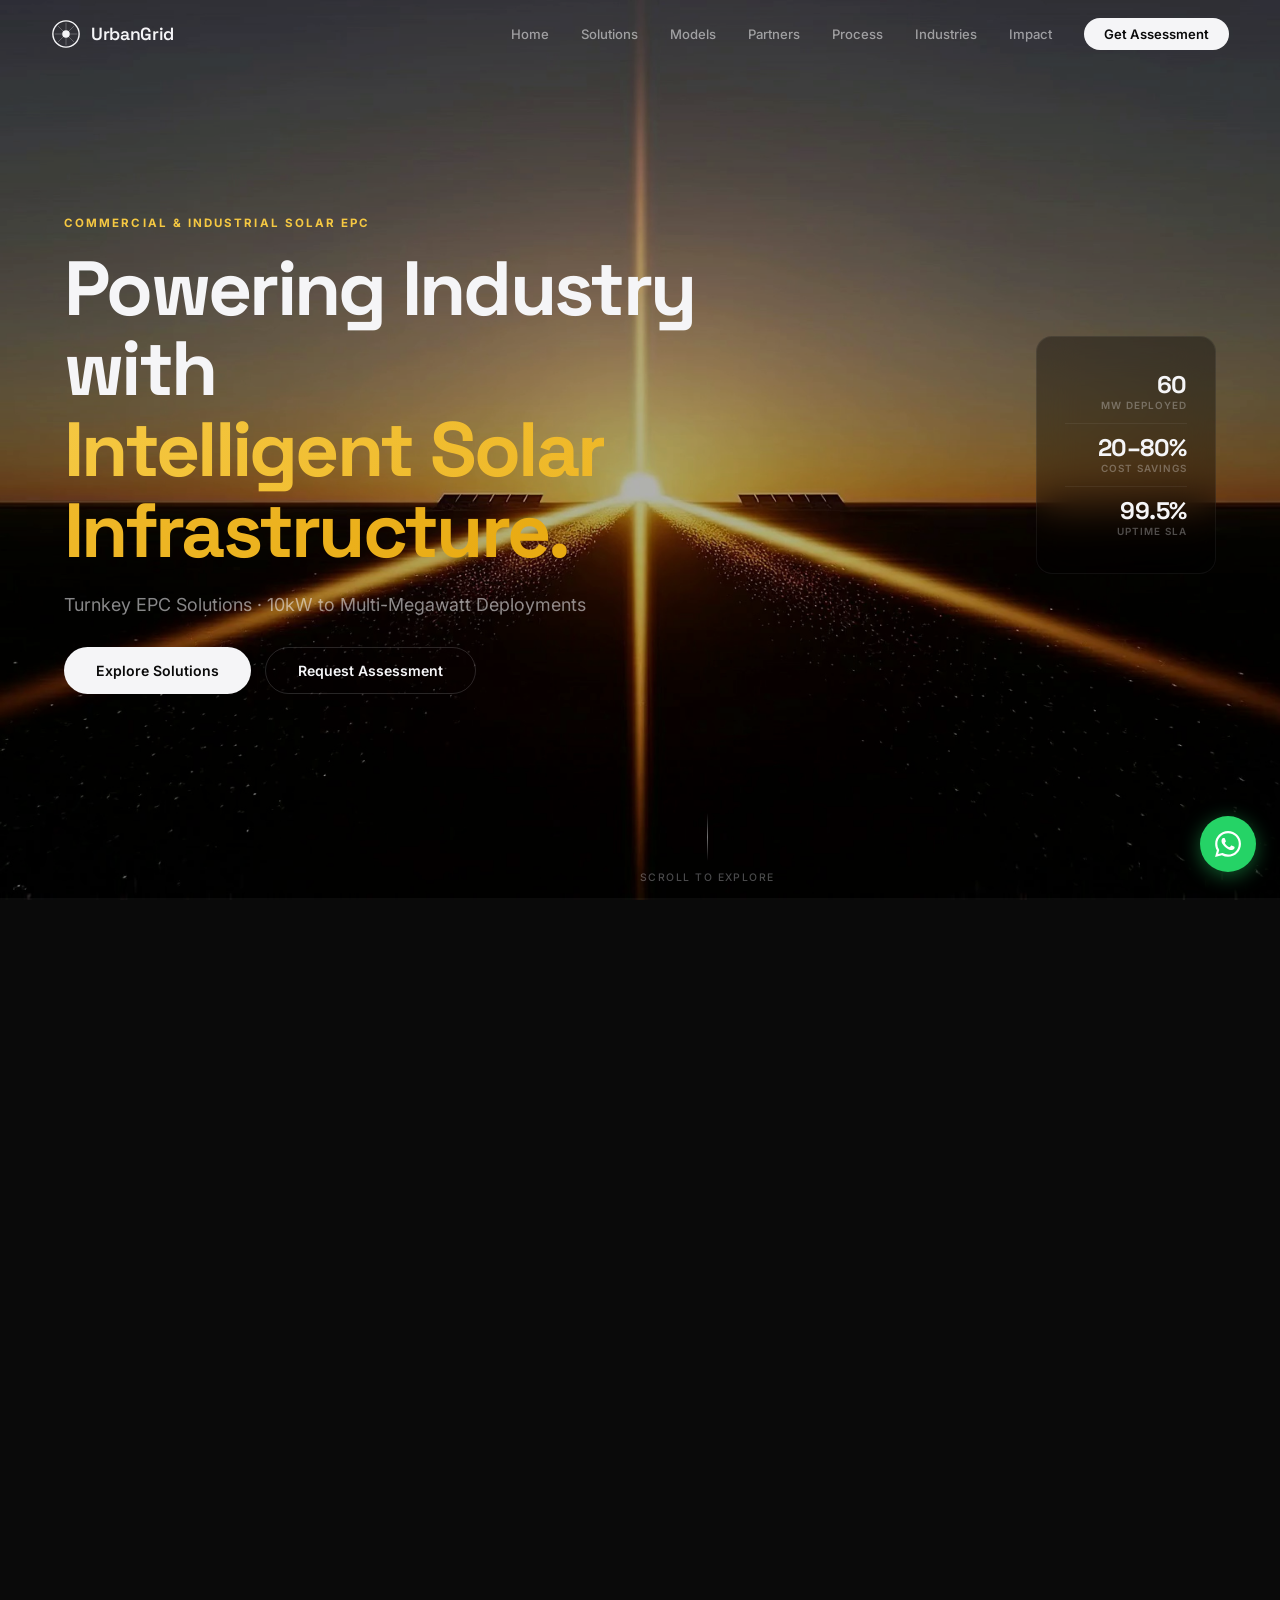
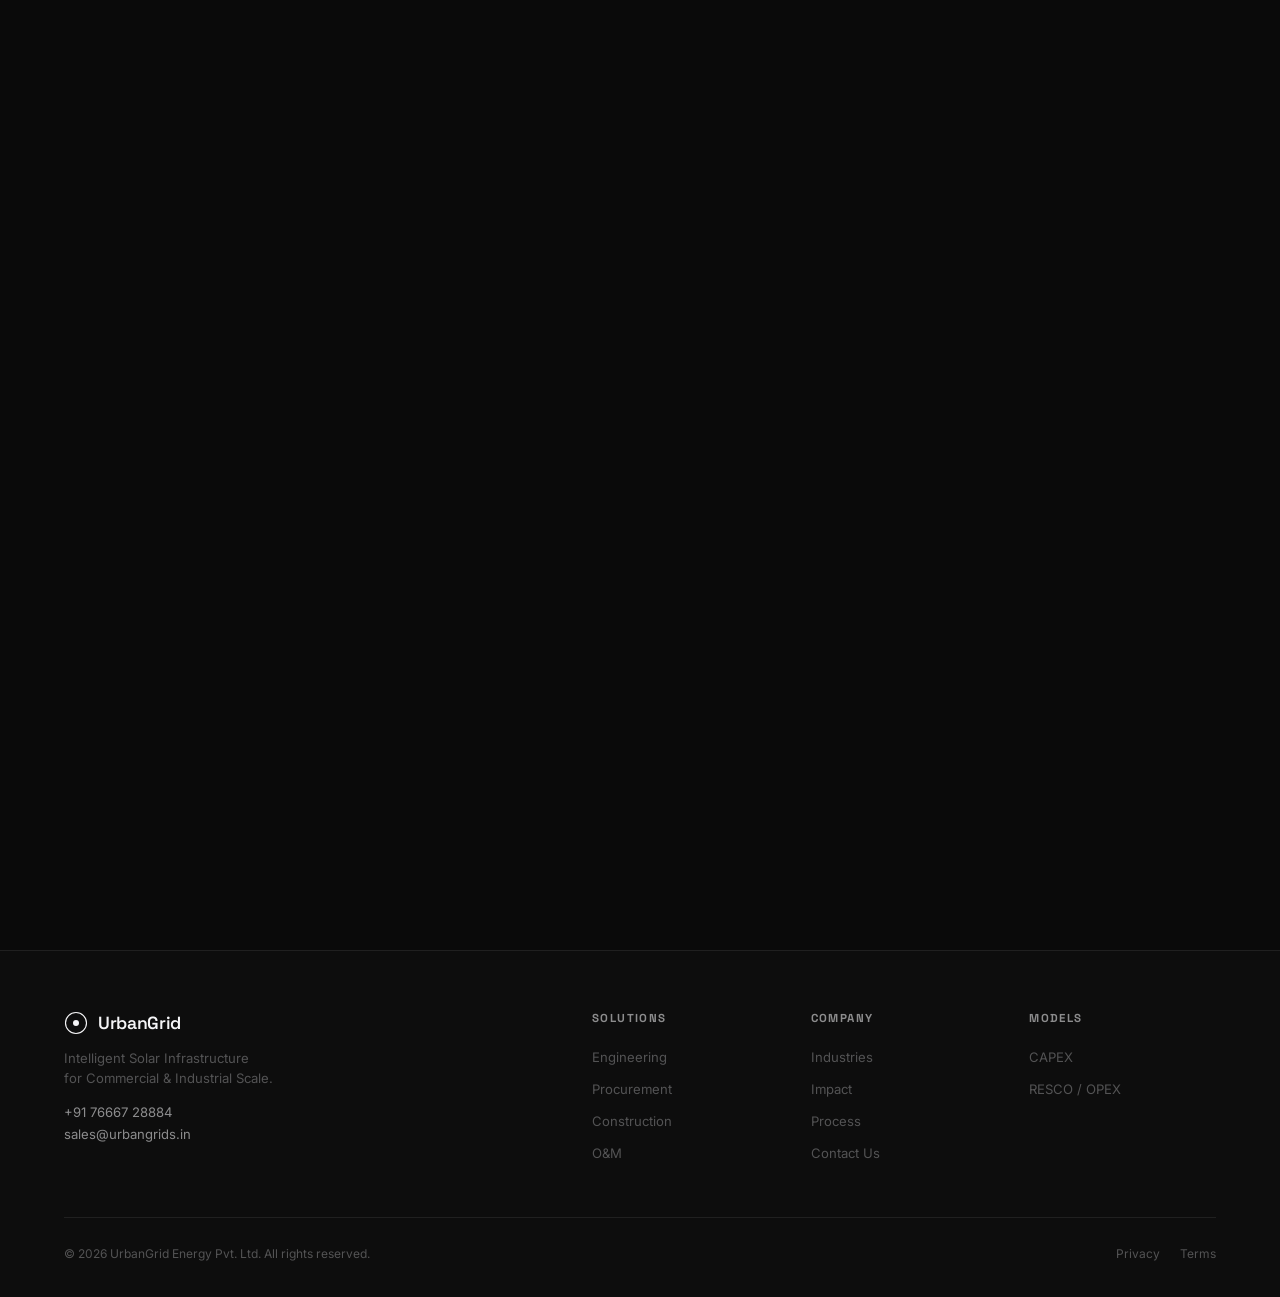
==== SolarArc.html @ 45fad60d "chore: sync SolarArc.html Co-Authored-By: Claude Sonnet 4.6 <noreply@anthropic.com>" ====
<!DOCTYPE html>
<html lang="en">
<head>
    <meta charset="UTF-8">
    <meta name="viewport" content="width=device-width, initial-scale=1.0, viewport-fit=cover">
    <title>UrbanGrid — Commercial & Industrial Solar EPC</title>
    <meta name="description" content="Turnkey Commercial & Industrial Solar EPC Solutions. Engineering, Procurement, Construction — from 10kW to Multi-Megawatt deployments.">
    <meta name="theme-color" content="#0a0a0a">
    <link rel="preconnect" href="https://fonts.googleapis.com">
    <link rel="preconnect" href="https://fonts.gstatic.com" crossorigin>
    <link href="https://fonts.googleapis.com/css2?family=Inter:wght@300;400;500;600;700;800;900&family=Space+Grotesk:wght@400;500;600;700&display=swap" rel="stylesheet">
    <style>
/* ═══════════════════════════════════════════════════
   SOLARARC — Full-Scroll Cinematic Solar Website
   Animation IS the website. Content synced to frames.
   ═══════════════════════════════════════════════════ */

*, *::before, *::after {
    margin: 0;
    padding: 0;
    box-sizing: border-box;
}

:root {
    --bg: #0a0a0a;
    --text: #f5f5f7;
    --text-dim: rgba(245, 245, 247, 0.55);
    --text-muted: rgba(245, 245, 247, 0.3);
    --accent: #e8a910;
    --accent-warm: #f5c842;
    --accent-glow: rgba(232, 169, 16, 0.12);
    --border: rgba(255, 255, 255, 0.08);
    --glass: rgba(0, 0, 0, 0.45);
    --glass-border: rgba(255, 255, 255, 0.06);
    --font: 'Inter', -apple-system, BlinkMacSystemFont, sans-serif;
    --font-display: 'Space Grotesk', 'Inter', sans-serif;
    --ease: cubic-bezier(0.16, 1, 0.3, 1);
    --vh100: 100vh;
}

@supports (height: 100dvh) {
    :root { --vh100: 100dvh; }
}

html {
    font-size: 16px;
    -webkit-font-smoothing: antialiased;
    -moz-osx-font-smoothing: grayscale;
}

body {
    font-family: var(--font);
    background: var(--bg);
    color: var(--text);
    overflow-x: hidden;
    overscroll-behavior: none;
}

/* ─── NAVIGATION ─── */
.nav {
    position: fixed;
    top: 0;
    left: 0;
    width: 100%;
    z-index: 1000;
    padding: env(safe-area-inset-top, 0px) clamp(20px, 4vw, 60px) 0;
    transition: background 0.5s ease, backdrop-filter 0.5s ease;
}

.nav.scrolled {
    background: rgba(10, 10, 10, 0.7);
    backdrop-filter: blur(24px) saturate(180%);
    -webkit-backdrop-filter: blur(24px) saturate(180%);
    border-bottom: 1px solid var(--glass-border);
}

.nav-inner {
    max-width: 1320px;
    margin: 0 auto;
    display: flex;
    align-items: center;
    justify-content: space-between;
    height: 68px;
}

.nav-logo {
    display: flex;
    align-items: center;
    gap: 10px;
    font-family: var(--font-display);
    font-weight: 600;
    font-size: 1.1rem;
    letter-spacing: -0.02em;
    color: var(--text);
    text-decoration: none;
}

.nav-links {
    display: flex;
    align-items: center;
    gap: 32px;
}

.nav-link {
    font-size: 0.82rem;
    font-weight: 500;
    color: var(--text-dim);
    transition: color 0.3s ease;
    text-decoration: none;
    cursor: pointer;
}

.nav-link:hover { color: var(--text); }

.nav-link-cta {
    color: var(--bg);
    background: var(--text);
    padding: 8px 20px;
    border-radius: 100px;
    font-weight: 600;
    transition: all 0.3s ease;
}

.nav-link-cta:hover {
    background: var(--accent-warm);
    color: var(--bg);
}

.nav-toggle {
    display: none;
    background: none;
    border: none;
    cursor: pointer;
    width: 44px;
    height: 44px;
    position: relative;
}

.nav-toggle span {
    display: block;
    width: 22px;
    height: 1.5px;
    background: var(--text);
    position: absolute;
    left: 11px;
    transition: all 0.3s var(--ease);
}

.nav-toggle span:first-child { top: 17px; }
.nav-toggle span:last-child { top: 25px; }

.nav-toggle.active span:first-child { top: 21px; transform: rotate(45deg); }
.nav-toggle.active span:last-child { top: 21px; transform: rotate(-45deg); }

/* ─── SCROLL CONTAINER ─── */
.scroll-container {
    position: relative;
    /* Height = enough scroll distance for all slides */
    /* Each slide gets ~12.5% of scroll, 8 slides ≈ 100% */
    height: 1350vh;
    touch-action: pan-y;
}

/* ─── STICKY CANVAS ─── */
.canvas-wrap {
    position: sticky;
    top: 0;
    width: 100%;
    height: var(--vh100);
    z-index: 1;
    overflow: hidden;
}

#hero-canvas {
    display: block;
    width: 100%;
    height: 100%;
}

.canvas-dim {
    position: absolute;
    top: 0;
    left: 0;
    width: 100%;
    height: 100%;
    background: rgba(0, 0, 0, 0);
    pointer-events: none;
    transition: background 0.15s linear;
}

/* ─── SLIDES (Content overlays) ─── */
.slide {
    position: fixed;
    top: 0;
    left: 0;
    width: 100%;
    height: var(--vh100);
    z-index: 10;
    display: flex;
    align-items: center;
    pointer-events: none;
    opacity: 0;
    visibility: hidden;
    overflow: hidden;
    transition: none; /* JS controls opacity directly for smoothness */
}

.slide-inner {
    width: 100%;
    max-width: 1320px;
    margin: 0 auto;
    padding: 0 clamp(32px, 5vw, 80px);
}

/* Alignment variants */
.slide-left { text-align: left; }
.slide-right { text-align: left; display: flex; flex-direction: column; align-items: flex-end; }
.slide-right > * { max-width: 600px; }
.slide-center { text-align: center; display: flex; flex-direction: column; align-items: center; }

/* ─── SLIDE TYPOGRAPHY ─── */
.slide-label {
    font-size: 0.72rem;
    font-weight: 700;
    letter-spacing: 0.18em;
    text-transform: uppercase;
    color: var(--accent-warm);
    margin-bottom: 18px;
}

.slide-headline {
    font-family: var(--font-display);
    font-size: clamp(2.8rem, 6vw, 5.2rem);
    font-weight: 700;
    line-height: 1.05;
    letter-spacing: -0.035em;
    margin-bottom: 24px;
    max-width: 800px;
}

.text-accent {
    background: linear-gradient(135deg, var(--accent-warm) 0%, var(--accent) 100%);
    -webkit-background-clip: text;
    -webkit-text-fill-color: transparent;
    background-clip: text;
}

.slide-title {
    font-family: var(--font-display);
    font-size: clamp(2rem, 4vw, 3rem);
    font-weight: 700;
    line-height: 1.12;
    letter-spacing: -0.03em;
    margin-bottom: 20px;
    max-width: 650px;
}

.slide-title-large {
    font-size: clamp(2.4rem, 5vw, 4rem);
}

.slide-sub {
    font-size: clamp(1rem, 1.4vw, 1.15rem);
    color: var(--text-dim);
    font-weight: 400;
}

.slide-body {
    font-size: 1rem;
    color: var(--text-dim);
    line-height: 1.7;
    max-width: 480px;
    margin-bottom: 28px;
}

.slide-body-center {
    max-width: 560px;
    margin-left: auto;
    margin-right: auto;
}

/* ─── LANDING HERO LAYOUT ─── */
.slide-landing-layout {
    display: grid;
    grid-template-columns: 1fr auto;
    align-items: center;
    height: var(--vh100);
    padding-top: 90px;
    padding-bottom: 80px;
    position: relative;
    gap: 40px;
}

.landing-left {
    max-width: 750px;
}

.landing-right {
    opacity: 0;
    transform: translateX(24px);
    animation: landingSlideIn 0.9s var(--ease) 1.2s forwards;
}

@keyframes landingSlideIn {
    to {
        opacity: 1;
        transform: translateX(0);
    }
}

/* Staggered entrance animations */
.landing-label {
    opacity: 0;
    transform: translateY(24px);
    animation: landingFadeIn 0.9s var(--ease) 0.3s forwards;
}

.landing-headline {
    opacity: 0;
    transform: translateY(32px);
    animation: landingFadeIn 1s var(--ease) 0.5s forwards;
}

.landing-sub {
    opacity: 0;
    transform: translateY(20px);
    animation: landingFadeIn 0.8s var(--ease) 0.8s forwards;
    margin-bottom: 32px;
}

.landing-cta-row {
    display: flex;
    gap: 14px;
    flex-wrap: wrap;
    opacity: 0;
    transform: translateY(20px);
    animation: landingFadeIn 0.8s var(--ease) 1.0s forwards;
}

@keyframes landingFadeIn {
    to {
        opacity: 1;
        transform: translateY(0);
    }
}

/* ─── VERTICAL STATS (Right Column) ─── */
.stats-vertical {
    display: flex;
    flex-direction: column;
    align-items: flex-end;
    gap: 0;
    background: rgba(0, 0, 0, 0.35);
    backdrop-filter: blur(20px);
    -webkit-backdrop-filter: blur(20px);
    border: 1px solid rgba(255, 255, 255, 0.06);
    border-radius: 16px;
    padding: 24px 28px;
    min-width: 180px;
}

.stat-v {
    display: flex;
    flex-direction: column;
    align-items: flex-end;
    gap: 2px;
    padding: 12px 0;
}

.stat-v-num {
    font-family: var(--font-display);
    font-size: 1.5rem;
    font-weight: 700;
    letter-spacing: -0.02em;
    color: var(--text);
    line-height: 1;
}

.stat-v-label {
    font-size: 0.62rem;
    font-weight: 600;
    text-transform: uppercase;
    letter-spacing: 0.1em;
    color: var(--text-muted);
    white-space: nowrap;
}

.stat-v-divider {
    width: 100%;
    height: 1px;
    background: rgba(255, 255, 255, 0.06);
}

/* ─── SCROLL HINT ─── */
.hero-scroll-hint {
    position: absolute;
    bottom: 16px;
    left: 50%;
    transform: translateX(-50%);
    display: flex;
    flex-direction: column;
    align-items: center;
    gap: 10px;
    opacity: 0;
    animation: landingFadeIn 0.6s var(--ease) 1.6s forwards;
    grid-column: 1 / -1;
}

.scroll-line-anim {
    width: 1px;
    height: 48px;
    background: linear-gradient(to bottom, transparent, rgba(255,255,255,0.45), transparent);
    animation: scrollPulse 2.2s ease-in-out infinite;
}

@keyframes scrollPulse {
    0%, 100% { opacity: 0.2; transform: scaleY(0.5); }
    50% { opacity: 1; transform: scaleY(1); }
}

.hero-scroll-hint span {
    font-size: 0.65rem;
    letter-spacing: 0.14em;
    text-transform: uppercase;
    color: var(--text-muted);
    font-weight: 500;
}

/* ─── SERVICES MINI GRID ─── */
.slide-grid-services {
    display: grid;
    grid-template-columns: repeat(auto-fit, minmax(170px, 1fr));
    gap: 12px;
    margin-top: 28px;
    max-width: 600px;
}

.mini-card {
    background: var(--glass);
    backdrop-filter: blur(16px);
    -webkit-backdrop-filter: blur(16px);
    border: 1px solid var(--glass-border);
    border-radius: 12px;
    padding: 18px 16px;
}

.mini-card h4 {
    font-family: var(--font-display);
    font-size: 0.85rem;
    font-weight: 600;
    margin-bottom: 6px;
    color: var(--text);
}

.mini-card p {
    font-size: 0.75rem;
    color: var(--text-dim);
    line-height: 1.45;
}

/* ─── MODEL BADGE ─── */
.model-badge-inline {
    display: inline-block;
    font-size: 0.68rem;
    font-weight: 700;
    letter-spacing: 0.14em;
    text-transform: uppercase;
    color: var(--text);
    background: rgba(255,255,255,0.06);
    border: 1px solid var(--border);
    padding: 6px 18px;
    border-radius: 100px;
    margin-bottom: 22px;
}

.model-badge-accent {
    background: var(--accent-glow);
    border-color: rgba(232, 169, 16, 0.18);
    color: var(--accent-warm);
}

/* ─── FEATURE LIST ─── */
.feature-list {
    list-style: none;
    display: flex;
    flex-direction: column;
    gap: 12px;
}

.feature-list li {
    display: flex;
    align-items: center;
    gap: 12px;
    font-size: 0.9rem;
    color: var(--text-dim);
}

.feat-arrow {
    color: var(--accent);
    font-weight: 700;
    font-size: 0.95rem;
}

/* ─── LIFECYCLE STRIP ─── */
.lifecycle-strip {
    display: flex;
    align-items: center;
    gap: 0;
    margin-top: 40px;
    flex-wrap: nowrap;
    justify-content: center;
}

.lc-step {
    display: flex;
    flex-direction: column;
    align-items: center;
    gap: 8px;
    padding: 0 clamp(8px, 1.5vw, 20px);
}

.lc-num {
    font-family: var(--font-display);
    font-size: 0.7rem;
    font-weight: 700;
    color: var(--accent);
    background: var(--accent-glow);
    width: 32px;
    height: 32px;
    display: flex;
    align-items: center;
    justify-content: center;
    border-radius: 50%;
    border: 1px solid rgba(232, 169, 16, 0.2);
}

.lc-name {
    font-size: 0.75rem;
    font-weight: 600;
    color: var(--text-dim);
    white-space: normal;
    text-align: center;
    max-width: 64px;
}

.lc-divider {
    width: clamp(16px, 3vw, 40px);
    height: 1px;
    background: var(--border);
    flex-shrink: 0;
}

/* ─── INDUSTRY CHIPS ─── */
.industry-chips {
    display: grid;
    grid-template-columns: 1fr 1fr;
    gap: 12px;
    margin-top: 28px;
    max-width: 520px;
}

.ind-chip {
    display: flex;
    align-items: flex-start;
    gap: 14px;
    background: var(--glass);
    backdrop-filter: blur(16px);
    -webkit-backdrop-filter: blur(16px);
    border: 1px solid var(--glass-border);
    border-radius: 12px;
    padding: 18px 16px;
}

.ind-chip svg {
    flex-shrink: 0;
    color: var(--accent);
    margin-top: 2px;
}

.ind-chip h5 {
    font-family: var(--font-display);
    font-size: 0.85rem;
    font-weight: 600;
    margin-bottom: 4px;
}

.ind-chip p {
    font-size: 0.72rem;
    color: var(--text-dim);
    line-height: 1.4;
}

/* ─── IMPACT ROW ─── */
.impact-row {
    display: grid;
    grid-template-columns: repeat(4, 1fr);
    gap: 20px;
    margin-top: 40px;
    max-width: 900px;
    width: 100%;
}

.impact-block {
    background: var(--glass);
    backdrop-filter: blur(16px);
    -webkit-backdrop-filter: blur(16px);
    border: 1px solid var(--glass-border);
    border-radius: 16px;
    padding: 28px 20px;
    text-align: center;
    display: flex;
    flex-direction: column;
    align-items: center;
    gap: 4px;
}

.impact-number {
    font-family: var(--font-display);
    font-size: clamp(2rem, 3.5vw, 3rem);
    font-weight: 800;
    letter-spacing: -0.04em;
    color: var(--text);
}

.impact-suffix {
    font-family: var(--font-display);
    font-size: clamp(1rem, 2vw, 1.4rem);
    font-weight: 500;
    color: var(--accent);
}

.impact-label {
    font-size: 0.72rem;
    color: var(--text-dim);
    font-weight: 500;
    text-transform: uppercase;
    letter-spacing: 0.05em;
    margin-top: 6px;
}

/* ─── CTA BUTTONS ─── */
.cta-row {
    display: flex;
    gap: 16px;
    flex-wrap: wrap;
    justify-content: center;
    margin-top: 8px;
}

.btn {
    display: inline-flex;
    align-items: center;
    justify-content: center;
    padding: 14px 32px;
    border-radius: 100px;
    font-size: 0.88rem;
    font-weight: 600;
    font-family: var(--font);
    cursor: pointer;
    transition: all 0.35s var(--ease);
    border: none;
    text-decoration: none;
}

.btn-primary {
    background: var(--text);
    color: var(--bg);
}

.btn-primary:hover {
    background: var(--accent-warm);
    transform: translateY(-2px);
    box-shadow: 0 8px 32px rgba(232, 169, 16, 0.25);
}

.btn-ghost {
    background: transparent;
    color: var(--text);
    border: 1px solid rgba(255,255,255,0.15);
}

.btn-ghost:hover {
    border-color: rgba(255,255,255,0.3);
    background: rgba(255,255,255,0.04);
    transform: translateY(-2px);
}

.btn-lg {
    padding: 18px 40px;
    font-size: 0.95rem;
}

/* ─── PROGRESS BAR ─── */
.progress-track {
    position: fixed;
    bottom: 0;
    left: 0;
    width: 100%;
    height: 2px;
    background: rgba(255,255,255,0.04);
    z-index: 100;
    padding-bottom: env(safe-area-inset-bottom, 0px);
}

.progress-fill {
    height: 100%;
    width: 0%;
    background: linear-gradient(90deg, var(--accent), var(--accent-warm));
    will-change: width;
}

/* ─── FOOTER ─── */
.footer {
    background: #0d0d0d;
    border-top: 1px solid var(--border);
    padding: 60px clamp(24px, 5vw, 80px) 36px;
}

.footer-inner {
    max-width: 1320px;
    margin: 0 auto;
    display: grid;
    grid-template-columns: 1.5fr 2fr;
    gap: 60px;
    margin-bottom: 48px;
}

.footer-brand p {
    font-size: 0.82rem;
    color: var(--text-muted);
    line-height: 1.5;
    margin-top: 14px;
}

.footer-contact-info {
    margin-top: 16px;
    display: flex;
    flex-direction: column;
    gap: 6px;
}

.footer-contact-info a {
    font-size: 0.82rem;
    color: var(--text-dim);
    text-decoration: none;
    transition: color 0.3s ease;
}

.footer-contact-info a:hover { color: var(--accent-warm); }

.footer-links {
    display: grid;
    grid-template-columns: repeat(3, 1fr);
    gap: 32px;
}

.footer-col h5 {
    font-family: var(--font-display);
    font-size: 0.72rem;
    font-weight: 700;
    text-transform: uppercase;
    letter-spacing: 0.12em;
    color: var(--text-dim);
    margin-bottom: 16px;
}

.footer-col a {
    display: block;
    font-size: 0.82rem;
    color: var(--text-muted);
    padding: 8px 0;
    transition: color 0.3s ease;
    text-decoration: none;
}

.footer-col a:hover { color: var(--text); }

.footer-bottom {
    max-width: 1320px;
    margin: 0 auto;
    display: flex;
    justify-content: space-between;
    align-items: center;
    padding-top: 28px;
    border-top: 1px solid var(--border);
}

.footer-bottom p {
    font-size: 0.75rem;
    color: var(--text-muted);
}

.footer-legal {
    display: flex;
    gap: 20px;
}

.footer-legal a {
    font-size: 0.75rem;
    color: var(--text-muted);
    text-decoration: none;
    transition: color 0.3s ease;
}

.footer-legal a:hover { color: var(--text); }

/* ─── PARTNER LOGO GRID ─── */
.partner-grid {
    display: grid;
    grid-template-columns: repeat(3, 1fr);
    gap: 10px 16px;
    margin-top: 28px;
    max-width: 720px;
    width: 100%;
}

.partner-col-header {
    font-size: 0.65rem;
    font-weight: 700;
    text-transform: uppercase;
    letter-spacing: 0.14em;
    color: var(--accent-warm);
    text-align: center;
    padding-bottom: 8px;
    border-bottom: 1px solid rgba(232, 169, 16, 0.22);
}

.partner-chip {
    background: rgba(255, 255, 255, 0.06);
    border: 1px solid rgba(255, 255, 255, 0.13);
    border-radius: 12px;
    padding: 18px 14px;
    text-align: center;
    font-family: var(--font-display);
    font-size: 1rem;
    font-weight: 700;
    color: var(--text);
    letter-spacing: 0.01em;
    transition: border-color 0.3s ease, background 0.3s ease, transform 0.2s ease;
}

.partner-chip:hover {
    border-color: rgba(232, 169, 16, 0.4);
    background: rgba(232, 169, 16, 0.06);
    transform: translateY(-2px);
}

/* ─── ASSESSMENT MODAL ─── */
.modal-overlay {
    position: fixed;
    inset: 0;
    background: rgba(0, 0, 0, 0.78);
    backdrop-filter: blur(10px);
    -webkit-backdrop-filter: blur(10px);
    z-index: 2000;
    display: flex;
    align-items: center;
    justify-content: center;
    padding: 20px;
    opacity: 0;
    visibility: hidden;
    transition: opacity 0.3s var(--ease), visibility 0.3s var(--ease);
}

.modal-overlay.open {
    opacity: 1;
    visibility: visible;
}

.modal-box {
    background: #131313;
    border: 1px solid rgba(255, 255, 255, 0.1);
    border-radius: 20px;
    padding: 36px 36px 32px;
    max-width: 480px;
    width: 100%;
    position: relative;
    transform: translateY(24px);
    transition: transform 0.35s var(--ease);
    max-height: 90vh;
    overflow-y: auto;
}

.modal-overlay.open .modal-box {
    transform: translateY(0);
}

.modal-close {
    position: absolute;
    top: 14px;
    right: 14px;
    width: 32px;
    height: 32px;
    background: rgba(255, 255, 255, 0.07);
    border: none;
    border-radius: 50%;
    color: var(--text-dim);
    font-size: 1rem;
    cursor: pointer;
    display: flex;
    align-items: center;
    justify-content: center;
    transition: background 0.2s ease, color 0.2s ease;
    line-height: 1;
}

.modal-close:hover { background: rgba(255, 255, 255, 0.14); color: var(--text); }

.modal-title {
    font-family: var(--font-display);
    font-size: 1.35rem;
    font-weight: 700;
    margin-bottom: 6px;
    letter-spacing: -0.025em;
}

.modal-sub {
    font-size: 0.82rem;
    color: var(--text-dim);
    margin-bottom: 24px;
    line-height: 1.55;
}

.form-group {
    margin-bottom: 14px;
}

.form-label {
    display: block;
    font-size: 0.7rem;
    font-weight: 700;
    text-transform: uppercase;
    letter-spacing: 0.1em;
    color: var(--text-muted);
    margin-bottom: 7px;
}

.form-label .optional {
    font-weight: 400;
    text-transform: none;
    letter-spacing: 0;
    font-size: 0.68rem;
    color: var(--text-muted);
    opacity: 0.6;
}

.form-input,
.form-textarea {
    width: 100%;
    background: rgba(255, 255, 255, 0.05);
    border: 1px solid rgba(255, 255, 255, 0.09);
    border-radius: 10px;
    padding: 11px 14px;
    color: var(--text);
    font-family: var(--font);
    font-size: 0.88rem;
    outline: none;
    transition: border-color 0.2s ease, background 0.2s ease;
    -webkit-appearance: none;
}

.form-input::placeholder,
.form-textarea::placeholder { color: var(--text-muted); }

.form-input:focus,
.form-textarea:focus {
    border-color: var(--accent);
    background: rgba(255, 255, 255, 0.07);
}

.form-textarea {
    resize: vertical;
    min-height: 80px;
    line-height: 1.55;
}

.form-submit {
    width: 100%;
    background: var(--text);
    color: var(--bg);
    border: none;
    border-radius: 100px;
    padding: 13px;
    font-family: var(--font);
    font-size: 0.9rem;
    font-weight: 600;
    cursor: pointer;
    margin-top: 6px;
    transition: background 0.3s var(--ease), transform 0.2s var(--ease);
}

.form-submit:hover {
    background: var(--accent-warm);
    transform: translateY(-1px);
}

/* ─── WHATSAPP FLOAT BUTTON ─── */
.whatsapp-btn {
    position: fixed;
    bottom: 28px;
    right: 24px;
    width: 56px;
    height: 56px;
    background: #25D366;
    border-radius: 50%;
    display: flex;
    align-items: center;
    justify-content: center;
    color: #fff;
    text-decoration: none;
    z-index: 500;
    box-shadow: 0 4px 20px rgba(37, 211, 102, 0.45);
    transition: transform 0.2s var(--ease), box-shadow 0.2s var(--ease);
}

.whatsapp-btn:hover {
    transform: scale(1.1);
    box-shadow: 0 6px 28px rgba(37, 211, 102, 0.6);
}

.whatsapp-btn svg {
    display: block;
    flex-shrink: 0;
}

/* ═══════════════════════════════════════════════════
   RESPONSIVE
   ═══════════════════════════════════════════════════ */
@media (max-width: 1024px) {
    .impact-row {
        grid-template-columns: repeat(2, 1fr);
    }

    .lifecycle-strip {
        flex-wrap: wrap;
        gap: 8px;
    }

    .lc-divider {
        display: none;
    }
}

@media (max-width: 768px) {
    /* ── NAV ── */
    .nav-links {
        display: none;
        position: fixed;
        top: 0;
        left: 0;
        width: 100%;
        height: var(--vh100);
        background: rgba(10, 10, 10, 0.97);
        backdrop-filter: blur(30px);
        -webkit-backdrop-filter: blur(30px);
        flex-direction: column;
        justify-content: center;
        align-items: center;
        gap: 24px;
        z-index: 999;
    }
    .nav-links.open { display: flex; }
    .nav-link { font-size: 1.15rem; padding: 12px 24px; }
    .nav-toggle { display: block; z-index: 1001; }

    /* ── TYPOGRAPHY SCALE-DOWN ── */
    .slide-headline { font-size: clamp(1.8rem, 7.5vw, 2.8rem); }
    .slide-title { font-size: clamp(1.45rem, 5.5vw, 2rem); margin-bottom: 12px; }
    .slide-title-large { font-size: clamp(1.8rem, 6.5vw, 2.4rem); }
    .slide-label { margin-bottom: 10px; }
    .slide-body { margin-bottom: 16px; }

    /* ── SLIDE ALIGNMENT — block layout on mobile, not flex-end ── */
    .slide-right {
        display: block;
        justify-content: flex-start;
        margin-left: 0;
    }
    .slide-right > * { max-width: 100%; }

    /* ── LANDING HERO ── */
    .slide-landing-layout {
        grid-template-columns: 1fr;
        padding-top: 80px;
        padding-bottom: 60px;
        gap: 20px;
        overflow: hidden;
    }
    .landing-right { justify-self: flex-start; }
    .stats-vertical {
        flex-direction: row;
        align-items: center;
        min-width: auto;
    }
    .stat-v { align-items: center; padding: 8px 12px; }
    .stat-v-divider { width: 1px; height: 28px; }
    .stat-v-label { white-space: normal; }
    .landing-cta-row { flex-direction: column; align-items: stretch; }

    /* ── SERVICES GRID ── */
    .slide-grid-services {
        grid-template-columns: 1fr 1fr;
        max-width: 100%;
        margin-top: 16px;
        gap: 8px;
    }

    /* ── FEATURE LIST ── */
    .feature-list { gap: 8px; }
    .feature-list li { font-size: 0.85rem; }

    /* ── LIFECYCLE — 3-column grid instead of flex row ── */
    .lifecycle-strip {
        display: grid;
        grid-template-columns: repeat(3, 1fr);
        gap: 12px;
        margin-top: 20px;
        width: 100%;       /* must fill flex parent so 1fr distributes real space */
        flex-wrap: unset;
        justify-content: unset;
    }
    .lc-step { padding: 8px 0; }
    .lc-name { max-width: 100%; }   /* unlock from 64px — column width now controls sizing */
    .lc-divider { display: none; }

    /* ── INDUSTRIES ── */
    .industry-chips {
        grid-template-columns: 1fr;
        max-width: 100%;
        margin-top: 16px;
    }

    /* ── IMPACT ── */
    .impact-row {
        grid-template-columns: 1fr 1fr;
        max-width: 100%;
        margin-top: 20px;
        gap: 12px;
    }
    .impact-block { padding: 20px 12px; }

    /* ── CTA BUTTONS ── */
    .cta-row { flex-direction: column; align-items: stretch; gap: 12px; }
    .cta-row .btn { width: 100%; }

    /* ── FOOTER ── */
    .footer-inner { grid-template-columns: 1fr; gap: 36px; }
    .footer-bottom { flex-direction: column; gap: 12px; text-align: center; }

    /* ── WHATSAPP BUTTON ── */
    .whatsapp-btn { bottom: 20px; right: 16px; width: 52px; height: 52px; }
}

@media (max-width: 768px) and (max-height: 600px) {
    .landing-right { display: none; }
}

@media (max-width: 480px) {
    .slide-inner {
        padding-left: 20px;
        padding-right: 20px;
    }

    .slide-grid-services {
        grid-template-columns: 1fr;
    }

    .impact-row {
        grid-template-columns: 1fr;
        gap: 10px;
    }

    .impact-block {
        padding: 16px 12px;
    }

    .lifecycle-strip {
        grid-template-columns: repeat(3, 1fr);
    }

    .partner-grid {
        grid-template-columns: repeat(3, 1fr);
        gap: 6px 8px;
    }

    .partner-chip {
        padding: 12px 8px;
        font-size: 0.8rem;
    }

    .partner-col-header {
        font-size: 0.55rem;
    }

    .footer-links {
        grid-template-columns: 1fr;
    }

    .modal-box {
        padding: 20px 16px 16px;
    }

    .modal-title {
        font-size: 1.15rem;
        margin-bottom: 4px;
    }

    .modal-sub {
        font-size: 0.76rem;
        margin-bottom: 14px;
    }

    .form-group {
        margin-bottom: 9px;
    }

    .form-label {
        margin-bottom: 5px;
    }

    .form-input,
    .form-textarea {
        padding: 9px 12px;
    }

    .form-textarea {
        min-height: 68px;
    }
}

    </style>
</head>
<body>

    <!-- NAV -->
    <nav id="main-nav" class="nav">
        <div class="nav-inner">
            <a href="#" class="nav-logo" id="nav-logo">
                <svg width="30" height="30" viewBox="0 0 32 32" fill="none">
                    <circle cx="16" cy="16" r="14" stroke="currentColor" stroke-width="1.5"/>
                    <path d="M16 4L16 28M4 16L28 16M7.5 7.5L24.5 24.5M24.5 7.5L7.5 24.5" stroke="currentColor" stroke-width="0.7" opacity="0.4"/>
                    <circle cx="16" cy="16" r="4" fill="currentColor"/>
                </svg>
                <span>UrbanGrid</span>
            </a>
            <div class="nav-links" id="nav-links">
                <a href="#" class="nav-link" data-scroll-to="0">Home</a>
                <a href="#" class="nav-link" data-scroll-to="0.13">Solutions</a>
                <a href="#" class="nav-link" data-scroll-to="0.24">Models</a>
                <a href="#" class="nav-link" data-scroll-to="0.35">Partners</a>
                <a href="#" class="nav-link" data-scroll-to="0.57">Process</a>
                <a href="#" class="nav-link" data-scroll-to="0.68">Industries</a>
                <a href="#" class="nav-link" data-scroll-to="0.79">Impact</a>
                <a href="#" class="nav-link nav-link-cta" data-open-modal="assessment">Get Assessment</a>
            </div>
            <button class="nav-toggle" id="nav-toggle" aria-label="Toggle navigation">
                <span></span><span></span>
            </button>
        </div>
    </nav>

    <!-- ═══════════════════════════════════════════════════ -->
    <!-- FULL-PAGE SCROLL CONTAINER -->
    <!-- ═══════════════════════════════════════════════════ -->
    <div id="scroll-container" class="scroll-container">

        <!-- Sticky canvas background -->
        <div class="canvas-wrap">
            <canvas id="hero-canvas"></canvas>
            <!-- Dimming overlay — increases as text appears -->
            <div class="canvas-dim" id="canvas-dim"></div>
        </div>

        <!-- ═══════ SLIDE 0: Landing Hero (visible on load) ═══════ -->
        <div class="slide slide-landing" id="slide-landing" data-enter="-0.01" data-peak="0.02" data-exit="0.12">
            <div class="slide-inner slide-landing-layout" id="landing-parallax">
                <!-- LEFT: Main hero content -->
                <div class="landing-left">
                    <p class="slide-label landing-label">Commercial & Industrial Solar EPC</p>
                    <h1 class="slide-headline landing-headline" id="hero-headline">
                        Powering Industry with<br>
                        <span class="text-accent">Intelligent Solar<br>Infrastructure.</span>
                    </h1>
                    <p class="slide-sub landing-sub">Turnkey EPC Solutions · 10kW to Multi-Megawatt Deployments</p>
                    <div class="landing-cta-row">
                        <a href="#" class="btn btn-primary" data-scroll-to="0.13">Explore Solutions</a>
                        <a href="#" class="btn btn-ghost" data-open-modal="assessment">Request Assessment</a>
                    </div>
                </div>

                <!-- RIGHT: Vertical stats column -->
                <div class="landing-right" id="landing-stats">
                    <div class="stats-vertical">
                        <div class="stat-v">
                            <span class="stat-v-num">60</span>
                            <span class="stat-v-label">MW Deployed</span>
                        </div>
                        <div class="stat-v-divider"></div>
                        <div class="stat-v">
                            <span class="stat-v-num">20–80%</span>
                            <span class="stat-v-label">Cost Savings</span>
                        </div>
                        <div class="stat-v-divider"></div>
                        <div class="stat-v">
                            <span class="stat-v-num">99.5%</span>
                            <span class="stat-v-label">Uptime SLA</span>
                        </div>
                    </div>
                </div>

                <!-- Scroll hint -->
                <div class="hero-scroll-hint" id="scroll-hint">
                    <div class="scroll-line-anim"></div>
                    <span>Scroll to explore</span>
                </div>
            </div>
        </div>

        <!-- ═══════ SLIDE 2: What We Do ═══════ -->
        <div class="slide" data-enter="0.10" data-peak="0.13" data-exit="0.23">
            <div class="slide-inner slide-right">
                <p class="slide-label">What We Do</p>
                <h2 class="slide-title">End-to-end solar EPC.<br>Zero compromise.</h2>
                <div class="slide-grid-services">
                    <div class="mini-card">
                        <h4>Engineering</h4>
                        <p>Precision system design, shadow mapping, yield simulation.</p>
                    </div>
                    <div class="mini-card">
                        <h4>Procurement</h4>
                        <p>Tier-1 modules, certified inverters, direct OEM partnerships.</p>
                    </div>
                    <div class="mini-card">
                        <h4>Construction</h4>
                        <p>Safety-compliant, modular installation. On-time, every time.</p>
                    </div>
                    <div class="mini-card">
                        <h4>Grid Integration</h4>
                        <p>Net-metering, interconnection, regulatory compliance.</p>
                    </div>
                    <div class="mini-card">
                        <h4>O&M</h4>
                        <p>24/7 monitoring, preventive maintenance, guaranteed output.</p>
                    </div>
                </div>
            </div>
        </div>

        <!-- ═══════ SLIDE 3: CAPEX Model ═══════ -->
        <div class="slide" data-enter="0.21" data-peak="0.24" data-exit="0.34">
            <div class="slide-inner slide-left">
                <p class="slide-label">Business Model</p>
                <div class="model-badge-inline">CAPEX</div>
                <h2 class="slide-title">Own Your Power.</h2>
                <p class="slide-body">Full asset ownership with accelerated depreciation benefits and maximum long-term returns.</p>
                <ul class="feature-list">
                    <li><span class="feat-arrow">→</span> Upfront investment, complete ownership</li>
                    <li><span class="feat-arrow">→</span> Accelerated depreciation (40% Year 1)</li>
                    <li><span class="feat-arrow">→</span> 3–5 year payback period</li>
                    <li><span class="feat-arrow">→</span> 25+ years of free energy</li>
                </ul>
            </div>
        </div>

        <!-- ═══════ SLIDE 8: Partners ═══════ -->
        <div class="slide" data-enter="0.32" data-peak="0.35" data-exit="0.45">
            <div class="slide-inner slide-center">
                <p class="slide-label">Trusted Partners</p>
                <h2 class="slide-title">Tier-1 equipment.<br>Every project.</h2>
                <div class="partner-grid">
                    <div class="partner-col-header">Solar Modules</div>
                    <div class="partner-col-header">Power Electronics</div>
                    <div class="partner-col-header">Systems &amp; Components</div>
                    <div class="partner-chip">Waaree</div>
                    <div class="partner-chip">ABB</div>
                    <div class="partner-chip">Luminous</div>
                    <div class="partner-chip">Adani Solar</div>
                    <div class="partner-chip">Schneider Electric</div>
                    <div class="partner-chip">Hitachi</div>
                    <div class="partner-chip">Trina Solar</div>
                    <div class="partner-chip">Toshiba</div>
                    <div class="partner-chip">APN Solar</div>
                </div>
            </div>
        </div>

        <!-- ═══════ SLIDE 4: RESCO Model ═══════ -->
        <div class="slide" data-enter="0.43" data-peak="0.46" data-exit="0.57">
            <div class="slide-inner slide-right">
                <p class="slide-label">Business Model</p>
                <div class="model-badge-inline model-badge-accent">RESCO / OPEX</div>
                <h2 class="slide-title">Zero Capex Solar.</h2>
                <p class="slide-body">No upfront investment. Fixed energy tariff. We build, own, and operate — you simply consume clean energy.</p>
                <ul class="feature-list">
                    <li><span class="feat-arrow">→</span> Zero upfront cost</li>
                    <li><span class="feat-arrow">→</span> Fixed tariff via long-term PPA</li>
                    <li><span class="feat-arrow">→</span> Fully managed system</li>
                    <li><span class="feat-arrow">→</span> Immediate Day-1 savings</li>
                </ul>
            </div>
        </div>

        <!-- ═══════ SLIDE 5: Project Lifecycle ═══════ -->
        <div class="slide" data-enter="0.54" data-peak="0.57" data-exit="0.68">
            <div class="slide-inner slide-center">
                <p class="slide-label">Process</p>
                <h2 class="slide-title">From assessment to generation.<br>Seamlessly.</h2>
                <div class="lifecycle-strip">
                    <div class="lc-step">
                        <span class="lc-num">01</span>
                        <span class="lc-name">Site Assessment</span>
                    </div>
                    <div class="lc-divider"></div>
                    <div class="lc-step">
                        <span class="lc-num">02</span>
                        <span class="lc-name">Design</span>
                    </div>
                    <div class="lc-divider"></div>
                    <div class="lc-step">
                        <span class="lc-num">03</span>
                        <span class="lc-name">Procurement</span>
                    </div>
                    <div class="lc-divider"></div>
                    <div class="lc-step">
                        <span class="lc-num">04</span>
                        <span class="lc-name">Construction</span>
                    </div>
                    <div class="lc-divider"></div>
                    <div class="lc-step">
                        <span class="lc-num">05</span>
                        <span class="lc-name">Commissioning</span>
                    </div>
                    <div class="lc-divider"></div>
                    <div class="lc-step">
                        <span class="lc-num">06</span>
                        <span class="lc-name">O&M</span>
                    </div>
                </div>
            </div>
        </div>

        <!-- ═══════ SLIDE 6: Industries ═══════ -->
        <div class="slide" data-enter="0.65" data-peak="0.68" data-exit="0.79">
            <div class="slide-inner slide-left">
                <p class="slide-label">Industries</p>
                <h2 class="slide-title">Built for the spaces that<br>power economies.</h2>
                <div class="industry-chips">
                    <div class="ind-chip">
                        <svg width="24" height="24" viewBox="0 0 24 24" fill="none"><path d="M2 21V9l5-4v6l5-4v6l5-4v8" stroke="currentColor" stroke-width="1.2"/><path d="M2 21h20M22 21V5H17" stroke="currentColor" stroke-width="1.2"/></svg>
                        <div>
                            <h5>Manufacturing</h5>
                            <p>High-load factories, rooftop & ground-mount</p>
                        </div>
                    </div>
                    <div class="ind-chip">
                        <svg width="24" height="24" viewBox="0 0 24 24" fill="none"><path d="M2 21V10L12 4l10 6v11" stroke="currentColor" stroke-width="1.2"/><rect x="9" y="15" width="6" height="6" stroke="currentColor" stroke-width="1"/></svg>
                        <div>
                            <h5>Warehouses</h5>
                            <p>Large roofs, cold storage & distribution</p>
                        </div>
                    </div>
                    <div class="ind-chip">
                        <svg width="24" height="24" viewBox="0 0 24 24" fill="none"><rect x="2" y="7" width="8" height="14" stroke="currentColor" stroke-width="1.2"/><rect x="14" y="4" width="8" height="17" stroke="currentColor" stroke-width="1.2"/><path d="M10 21h4" stroke="currentColor" stroke-width="1" stroke-dasharray="2 2"/></svg>
                        <div>
                            <h5>Industrial Parks</h5>
                            <p>Multi-tenant, SEZs, shared infrastructure</p>
                        </div>
                    </div>
                    <div class="ind-chip">
                        <svg width="24" height="24" viewBox="0 0 24 24" fill="none"><rect x="4" y="3" width="16" height="18" rx="1" stroke="currentColor" stroke-width="1.2"/><rect x="7" y="7" width="3" height="2" stroke="currentColor" stroke-width="0.8"/><rect x="14" y="7" width="3" height="2" stroke="currentColor" stroke-width="0.8"/><rect x="7" y="13" width="3" height="2" stroke="currentColor" stroke-width="0.8"/><rect x="14" y="13" width="3" height="2" stroke="currentColor" stroke-width="0.8"/></svg>
                        <div>
                            <h5>Commercial</h5>
                            <p>Office parks, malls, hospitality</p>
                        </div>
                    </div>
                </div>
            </div>
        </div>

        <!-- ═══════ SLIDE 7: Impact Numbers ═══════ -->
        <div class="slide" data-enter="0.76" data-peak="0.79" data-exit="0.90">
            <div class="slide-inner slide-center">
                <p class="slide-label">Impact</p>
                <h2 class="slide-title">The economics are undeniable.</h2>
                <div class="impact-row">
                    <div class="impact-block">
                        <span class="impact-number">20–80</span><span class="impact-suffix">%</span>
                        <span class="impact-label">Cost Reduction</span>
                    </div>
                    <div class="impact-block">
                        <span class="impact-number" data-target="1200">0</span><span class="impact-suffix">T</span>
                        <span class="impact-label">CO₂ Offset / MW / Yr</span>
                    </div>
                    <div class="impact-block">
                        <span class="impact-number" data-target="25">0</span><span class="impact-suffix">Yr</span>
                        <span class="impact-label">Energy Independence</span>
                    </div>
                    <div class="impact-block">
                        <span class="impact-number" data-target="99.5" data-decimal="1">0</span><span class="impact-suffix">%</span>
                        <span class="impact-label">System Uptime</span>
                    </div>
                </div>
            </div>
        </div>

        <!-- ═══════ SLIDE 9: Final CTA ═══════ -->
        <div class="slide" data-enter="0.87" data-peak="0.91" data-exit="1.0">
            <div class="slide-inner slide-center">
                <p class="slide-label">Get Started</p>
                <h2 class="slide-title slide-title-large">Ready to power your<br>operations with solar?</h2>
                <p class="slide-body slide-body-center">Book a free site assessment. Our engineering team will evaluate your facility and deliver a custom proposal within 7 business days.</p>
                <div class="cta-row">
                    <a href="#" class="btn btn-primary btn-lg" data-open-modal="assessment">Request Site Assessment</a>
                    <a href="tel:+917666728884" class="btn btn-ghost btn-lg">Call Us</a>
                </div>
            </div>
        </div>

    </div>

    <!-- BOTTOM PROGRESS BAR -->
    <div class="progress-track" id="progress-track">
        <div class="progress-fill" id="progress-fill"></div>
    </div>

    <!-- FOOTER (after scroll container) -->
    <footer class="footer">
        <div class="footer-inner">
            <div class="footer-brand">
                <a href="#" class="nav-logo">
                    <svg width="24" height="24" viewBox="0 0 32 32" fill="none">
                        <circle cx="16" cy="16" r="14" stroke="currentColor" stroke-width="1.5"/>
                        <circle cx="16" cy="16" r="4" fill="currentColor"/>
                    </svg>
                    <span>UrbanGrid</span>
                </a>
                <p>Intelligent Solar Infrastructure<br>for Commercial & Industrial Scale.</p>
                <div class="footer-contact-info">
                    <a href="tel:+917666728884">+91 76667 28884</a>
                    <a href="mailto:sales@urbangrids.in">sales@urbangrids.in</a>
                </div>
            </div>
            <div class="footer-links">
                <div class="footer-col">
                    <h5>Solutions</h5>
                    <a href="#">Engineering</a>
                    <a href="#">Procurement</a>
                    <a href="#">Construction</a>
                    <a href="#">O&M</a>
                </div>
                <div class="footer-col">
                    <h5>Company</h5>
                    <a href="#">Industries</a>
                    <a href="#">Impact</a>
                    <a href="#">Process</a>
                    <a href="#" data-open-modal="assessment">Contact Us</a>
                </div>
                <div class="footer-col">
                    <h5>Models</h5>
                    <a href="#">CAPEX</a>
                    <a href="#">RESCO / OPEX</a>
                </div>
            </div>
        </div>
        <div class="footer-bottom">
            <p>&copy; 2026 UrbanGrid Energy Pvt. Ltd. All rights reserved.</p>
            <div class="footer-legal"><a href="#">Privacy</a><a href="#">Terms</a></div>
        </div>
    </footer>

    <!-- WhatsApp Float Button -->
    <a href="https://wa.me/917666728884" class="whatsapp-btn" target="_blank" rel="noopener noreferrer" aria-label="Chat on WhatsApp">
        <svg viewBox="0 0 24 24" width="26" height="26" fill="currentColor" aria-hidden="true">
            <path d="M17.472 14.382c-.297-.149-1.758-.867-2.03-.967-.273-.099-.471-.148-.67.15-.197.297-.767.966-.94 1.164-.173.199-.347.223-.644.075-.297-.15-1.255-.463-2.39-1.475-.883-.788-1.48-1.761-1.653-2.059-.173-.297-.018-.458.13-.606.134-.133.298-.347.446-.52.149-.174.198-.298.298-.497.099-.198.05-.371-.025-.52-.075-.149-.669-1.612-.916-2.207-.242-.579-.487-.5-.669-.51-.173-.008-.371-.01-.57-.01-.198 0-.52.074-.792.372-.272.297-1.04 1.016-1.04 2.479 0 1.462 1.065 2.875 1.213 3.074.149.198 2.096 3.2 5.077 4.487.709.306 1.262.489 1.694.625.712.227 1.36.195 1.871.118.571-.085 1.758-.719 2.006-1.413.248-.694.248-1.289.173-1.413-.074-.124-.272-.198-.57-.347m-5.421 7.403h-.004a9.87 9.87 0 01-5.031-1.378l-.361-.214-3.741.982.998-3.648-.235-.374a9.86 9.86 0 01-1.51-5.26c.001-5.45 4.436-9.884 9.888-9.884 2.64 0 5.122 1.03 6.988 2.898a9.825 9.825 0 012.893 6.994c-.003 5.45-4.437 9.884-9.885 9.884m8.413-18.297A11.815 11.815 0 0012.05 0C5.495 0 .16 5.335.157 11.892c0 2.096.547 4.142 1.588 5.945L.057 24l6.305-1.654a11.882 11.882 0 005.683 1.448h.005c6.554 0 11.89-5.335 11.893-11.893a11.821 11.821 0 00-3.48-8.413z"/>
        </svg>
    </a>

    <!-- Assessment Modal -->
    <div class="modal-overlay" id="assessment-modal" role="dialog" aria-modal="true" aria-labelledby="modal-heading">
        <div class="modal-box">
            <button class="modal-close" id="modal-close" aria-label="Close">✕</button>
            <h2 class="modal-title" id="modal-heading">Request Site Assessment</h2>
            <p class="modal-sub">Our engineering team will evaluate your facility and deliver a custom solar proposal within 7 business days.</p>
            <form id="assessment-form" novalidate>
                <div class="form-group">
                    <label class="form-label" for="f-name">Full Name</label>
                    <input class="form-input" id="f-name" name="name" type="text" placeholder="Rajesh Kumar" required autocomplete="name">
                </div>
                <div class="form-group">
                    <label class="form-label" for="f-phone">Phone Number</label>
                    <input class="form-input" id="f-phone" name="phone" type="tel" placeholder="+91 98765 43210" required autocomplete="tel">
                </div>
                <div class="form-group">
                    <label class="form-label" for="f-company">Company Name</label>
                    <input class="form-input" id="f-company" name="company" type="text" placeholder="Acme Industries Pvt. Ltd." required autocomplete="organization">
                </div>
                <div class="form-group">
                    <label class="form-label" for="f-location">Facility Location</label>
                    <input class="form-input" id="f-location" name="location" type="text" placeholder="Pune, Maharashtra" required autocomplete="address-level2">
                </div>
                <div class="form-group">
                    <label class="form-label" for="f-query">Query Details <span class="optional">(optional)</span></label>
                    <textarea class="form-textarea" id="f-query" name="query" placeholder="Rooftop capacity, sanctioned load, current electricity bill, or any specific requirements…"></textarea>
                </div>
                <button class="form-submit" type="submit">Send Assessment Request</button>
            </form>
        </div>
    </div>

    <script>
/* ═══════════════════════════════════════════════════
   SOLARARC — Full-Scroll Cinematic Engine
   Scroll position drives BOTH animation AND content.
   Every scroll reveals new information.
   ═══════════════════════════════════════════════════ */

(function () {
    'use strict';

    // ── CONFIG ──
    const TOTAL_FRAMES = 192;
    const FRAME_PATH = 'frames_hq/frame-';
    const FRAME_EXT = '.jpg';

    // ── STATE ──
    const images = new Array(TOTAL_FRAMES);
    let canvas, ctx;
    let cW, cH; // canvas logical size
    let lastDrawnIndex = -1;
    let currentProgress = 0;
    let rafId = null;
    let counterAnimated = false;
    let mouseX = 0, mouseY = 0;

    // ── HELPERS ──
    function pad(n) {
        return String(n).padStart(3, '0');
    }

    function frameSrc(i) {
        return FRAME_PATH + pad(i + 1) + FRAME_EXT;
    }

    function clamp(v, lo, hi) {
        return Math.max(lo, Math.min(hi, v));
    }

    function easeOutQuart(t) {
        return 1 - Math.pow(1 - t, 4);
    }

    // ── CANVAS ──
    function initCanvas() {
        canvas = document.getElementById('hero-canvas');
        ctx = canvas.getContext('2d', { alpha: false, desynchronized: true });
        sizeCanvas();
        window.addEventListener('resize', sizeCanvas);
    }

    function sizeCanvas() {
        // Use full device pixel ratio for maximum sharpness
        const dpr = window.devicePixelRatio || 1;
        cW = window.innerWidth;
        cH = window.innerHeight;
        canvas.width = cW * dpr;
        canvas.height = cH * dpr;
        canvas.style.width = cW + 'px';
        canvas.style.height = cH + 'px';
        ctx.setTransform(dpr, 0, 0, dpr, 0, 0);

        // Force redraw
        lastDrawnIndex = -1;
        const idx = Math.round(currentProgress * (TOTAL_FRAMES - 1));
        if (images[idx]) drawImage(idx);
    }

    // ── FRAME LOADER ──
    // Priority: load ALL frames as fast as possible, 6 concurrent
    function preloadAllFrames() {
        return new Promise((resolve) => {
            let loaded = 0;
            let nextToQueue = 0;
            const concurrency = 8;

            function loadNext() {
                if (nextToQueue >= TOTAL_FRAMES) return;
                const i = nextToQueue++;
                const img = new Image();
                img.decoding = 'async';
                img.onload = function () {
                    images[i] = img;
                    loaded++;
                    // Draw first frame immediately
                    if (i === 0 && lastDrawnIndex === -1) {
                        drawImage(0);
                    }
                    if (loaded === TOTAL_FRAMES) {
                        resolve();
                    } else {
                        loadNext();
                    }
                };
                img.onerror = function () {
                    loaded++;
                    if (loaded === TOTAL_FRAMES) resolve();
                    else loadNext();
                };
                img.src = frameSrc(i);
            }

            // Kickoff concurrent loaders
            for (let c = 0; c < concurrency; c++) {
                loadNext();
            }
        });
    }

    // ── DRAW ──
    function drawImage(index) {
        if (index === lastDrawnIndex) return;
        const img = images[index];
        if (!img) return;

        // Cover-fit (like CSS object-fit: cover)
        const iR = img.naturalWidth / img.naturalHeight;
        const cR = cW / cH;
        let dw, dh, dx, dy;
        if (cR > iR) {
            dw = cW;
            dh = cW / iR;
            dx = 0;
            dy = (cH - dh) / 2;
        } else {
            dh = cH;
            dw = cH * iR;
            dx = (cW - dw) / 2;
            dy = 0;
        }

        ctx.drawImage(img, dx, dy, dw, dh);
        lastDrawnIndex = index;
    }

    // ── SCROLL PROGRESS ──
    function getScrollProgress() {
        const container = document.getElementById('scroll-container');
        const rect = container.getBoundingClientRect();
        const scrollable = container.offsetHeight - window.innerHeight;
        if (scrollable <= 0) return 0;
        return clamp(-rect.top / scrollable, 0, 1);
    }

    // ── SLIDE VISIBILITY ──
    function updateSlides(progress) {
        const slides = document.querySelectorAll('.slide');
        let maxDim = 0;
        const isLandingPhase = progress < 0.13;

        slides.forEach((slide) => {
            const enter = parseFloat(slide.dataset.enter);
            const peak = parseFloat(slide.dataset.peak);
            const exit = parseFloat(slide.dataset.exit);
            const isLanding = slide.classList.contains('slide-landing');

            let opacity = 0;

            if (progress >= enter && progress <= exit) {
                if (progress < peak) {
                    opacity = clamp((progress - enter) / (peak - enter), 0, 1);
                } else {
                    opacity = clamp(1 - (progress - peak) / (exit - peak), 0, 1);
                }
            }

            // Landing slide: always starts fully visible
            if (isLanding && progress <= 0) {
                opacity = 1;
            }

            const easedOpacity = opacity > 0 ? easeOutQuart(opacity) : 0;

            if (easedOpacity > 0.01) {
                slide.style.opacity = easedOpacity;
                slide.style.visibility = 'visible';
                slide.style.pointerEvents = easedOpacity > 0.5 ? 'auto' : 'none';

                // Subtle vertical parallax (not on landing slide — that uses mouse parallax)
                if (!isLanding) {
                    const translateY = (1 - opacity) * 30;
                    slide.style.transform = 'translateY(' + (progress < peak ? translateY : -translateY * 0.5) + 'px)';
                }
            } else {
                slide.style.opacity = 0;
                slide.style.visibility = 'hidden';
                slide.style.pointerEvents = 'none';
                if (!isLanding) {
                    slide.style.transform = 'translateY(40px)';
                }
            }

            // Track max dimming — use lighter dim for landing
            if (!isLanding && easedOpacity > maxDim) maxDim = easedOpacity;
        });

        // Dim the canvas for readability
        const dim = document.getElementById('canvas-dim');
        if (isLandingPhase) {
            // Light dim on landing for text readability
            dim.style.background = 'rgba(0, 0, 0, 0.3)';
        } else {
            dim.style.background = 'rgba(0, 0, 0, ' + (maxDim * 0.55) + ')';
        }
    }

    // ── COUNTER ANIMATION ──
    function animateCounters() {
        if (counterAnimated) return;
        counterAnimated = true;

        document.querySelectorAll('.impact-number[data-target]').forEach((el) => {
            const target = parseFloat(el.dataset.target);
            const decimal = parseInt(el.dataset.decimal) || 0;
            const duration = 2200;
            const start = performance.now();

            function tick(now) {
                const t = clamp((now - start) / duration, 0, 1);
                const eased = easeOutQuart(t);
                const val = eased * target;
                el.textContent = decimal > 0 ? val.toFixed(decimal) : Math.round(val);
                if (t < 1) requestAnimationFrame(tick);
            }

            requestAnimationFrame(tick);
        });
    }

    // ── PROGRESS BAR ──
    function updateProgressBar(progress) {
        const fill = document.getElementById('progress-fill');
        fill.style.width = (progress * 100) + '%';
    }

    // ── NAV STATE ──
    function updateNav(progress) {
        const nav = document.getElementById('main-nav');
        if (progress > 0.02) {
            nav.classList.add('scrolled');
        } else {
            nav.classList.remove('scrolled');
        }
    }

    // ── MAIN RENDER LOOP ──
    function onFrame() {
        const progress = getScrollProgress();
        currentProgress = progress;

        // Map progress to frame index
        const frameIndex = Math.round(progress * (TOTAL_FRAMES - 1));
        drawImage(clamp(frameIndex, 0, TOTAL_FRAMES - 1));

        // Update content slides
        updateSlides(progress);

        // Progress bar
        updateProgressBar(progress);

        // Nav
        updateNav(progress);

        // Trigger counter animation when impact slide is visible (slot 8: 0.76–0.90)
        if (progress >= 0.77 && progress <= 0.90) {
            animateCounters();
        }

        rafId = requestAnimationFrame(onFrame);
    }

    // ── NAV CLICK → SCROLL TO PROGRESS ──
    function setupNavClicks() {
        document.querySelectorAll('[data-scroll-to]').forEach((link) => {
            link.addEventListener('click', (e) => {
                e.preventDefault();

                // Close mobile nav if open
                const navLinks = document.getElementById('nav-links');
                const toggle = document.getElementById('nav-toggle');
                if (navLinks.classList.contains('open')) {
                    navLinks.classList.remove('open');
                    toggle.classList.remove('active');
                    document.body.style.overflow = '';
                }

                const targetProgress = parseFloat(link.dataset.scrollTo);
                const container = document.getElementById('scroll-container');
                const scrollable = container.offsetHeight - window.innerHeight;
                const targetScroll = targetProgress * scrollable;

                window.scrollTo({
                    top: targetScroll,
                    behavior: 'smooth'
                });
            });
        });
    }

    // ── MOBILE NAV ──
    function setupMobileNav() {
        const toggle = document.getElementById('nav-toggle');
        const links = document.getElementById('nav-links');
        if (!toggle || !links) return;

        toggle.addEventListener('click', () => {
            toggle.classList.toggle('active');
            links.classList.toggle('open');
            document.body.style.overflow = links.classList.contains('open') ? 'hidden' : '';
        });
    }

    // ── MOUSE PARALLAX ──
    function setupMouseParallax() {
        // Touch-primary devices never fire mousemove — skip the forever RAF
        if (window.matchMedia('(pointer: coarse)').matches) return;

        const parallaxTarget = document.getElementById('landing-parallax');
        if (!parallaxTarget) return;

        window.addEventListener('mousemove', (e) => {
            mouseX = (e.clientX / window.innerWidth - 0.5) * 2;  // -1 to 1
            mouseY = (e.clientY / window.innerHeight - 0.5) * 2; // -1 to 1
        }, { passive: true });

        function updateParallax() {
            if (currentProgress < 0.13) {
                const tx = mouseX * -8;
                const ty = mouseY * -5;
                parallaxTarget.style.transform = 'translate(' + tx + 'px, ' + ty + 'px)';
            } else {
                parallaxTarget.style.transform = 'translate(0, 0)';
            }
            requestAnimationFrame(updateParallax);
        }
        requestAnimationFrame(updateParallax);
    }

    // ── ASSESSMENT MODAL ──
    function setupAssessmentModal() {
        const overlay = document.getElementById('assessment-modal');
        if (!overlay) return;
        const form = document.getElementById('assessment-form');
        const closeBtn = document.getElementById('modal-close');

        function openModal() {
            overlay.classList.add('open');
            document.body.style.overflow = 'hidden';
        }

        function closeModal() {
            overlay.classList.remove('open');
            document.body.style.overflow = '';
        }

        document.querySelectorAll('[data-open-modal="assessment"]').forEach(function (el) {
            el.addEventListener('click', function (e) { e.preventDefault(); openModal(); });
        });

        closeBtn.addEventListener('click', closeModal);
        overlay.addEventListener('click', function (e) { if (e.target === overlay) closeModal(); });
        document.addEventListener('keydown', function (e) { if (e.key === 'Escape') closeModal(); });

        form.addEventListener('submit', function (e) {
            e.preventDefault();
            var name = form.querySelector('[name=name]').value.trim();
            var phone = form.querySelector('[name=phone]').value.trim();
            var company = form.querySelector('[name=company]').value.trim();
            var location = form.querySelector('[name=location]').value.trim();
            var query = form.querySelector('[name=query]').value.trim();
            var subject = encodeURIComponent('Site Assessment Request — ' + (company || name));
            var body = encodeURIComponent(
                'Name: ' + name +
                '\nPhone: ' + phone +
                '\nCompany: ' + company +
                '\nLocation: ' + location +
                (query ? '\n\nQuery:\n' + query : '')
            );
            window.open('mailto:sales@urbangrids.in?subject=' + subject + '&body=' + body);
            closeModal();
            form.reset();
        });
    }

    // ── INIT ──
    function init() {
        initCanvas();
        preloadAllFrames();
        setupNavClicks();
        setupMobileNav();
        setupMouseParallax();
        setupAssessmentModal();

        // Make landing slide visible immediately
        const landing = document.getElementById('slide-landing');
        if (landing) {
            landing.style.opacity = 1;
            landing.style.visibility = 'visible';
            landing.style.pointerEvents = 'auto';
        }

        // Start render loop
        rafId = requestAnimationFrame(onFrame);
    }

    if (document.readyState === 'loading') {
        document.addEventListener('DOMContentLoaded', init);
    } else {
        init();
    }

})();

    </script>
</body>
</html>
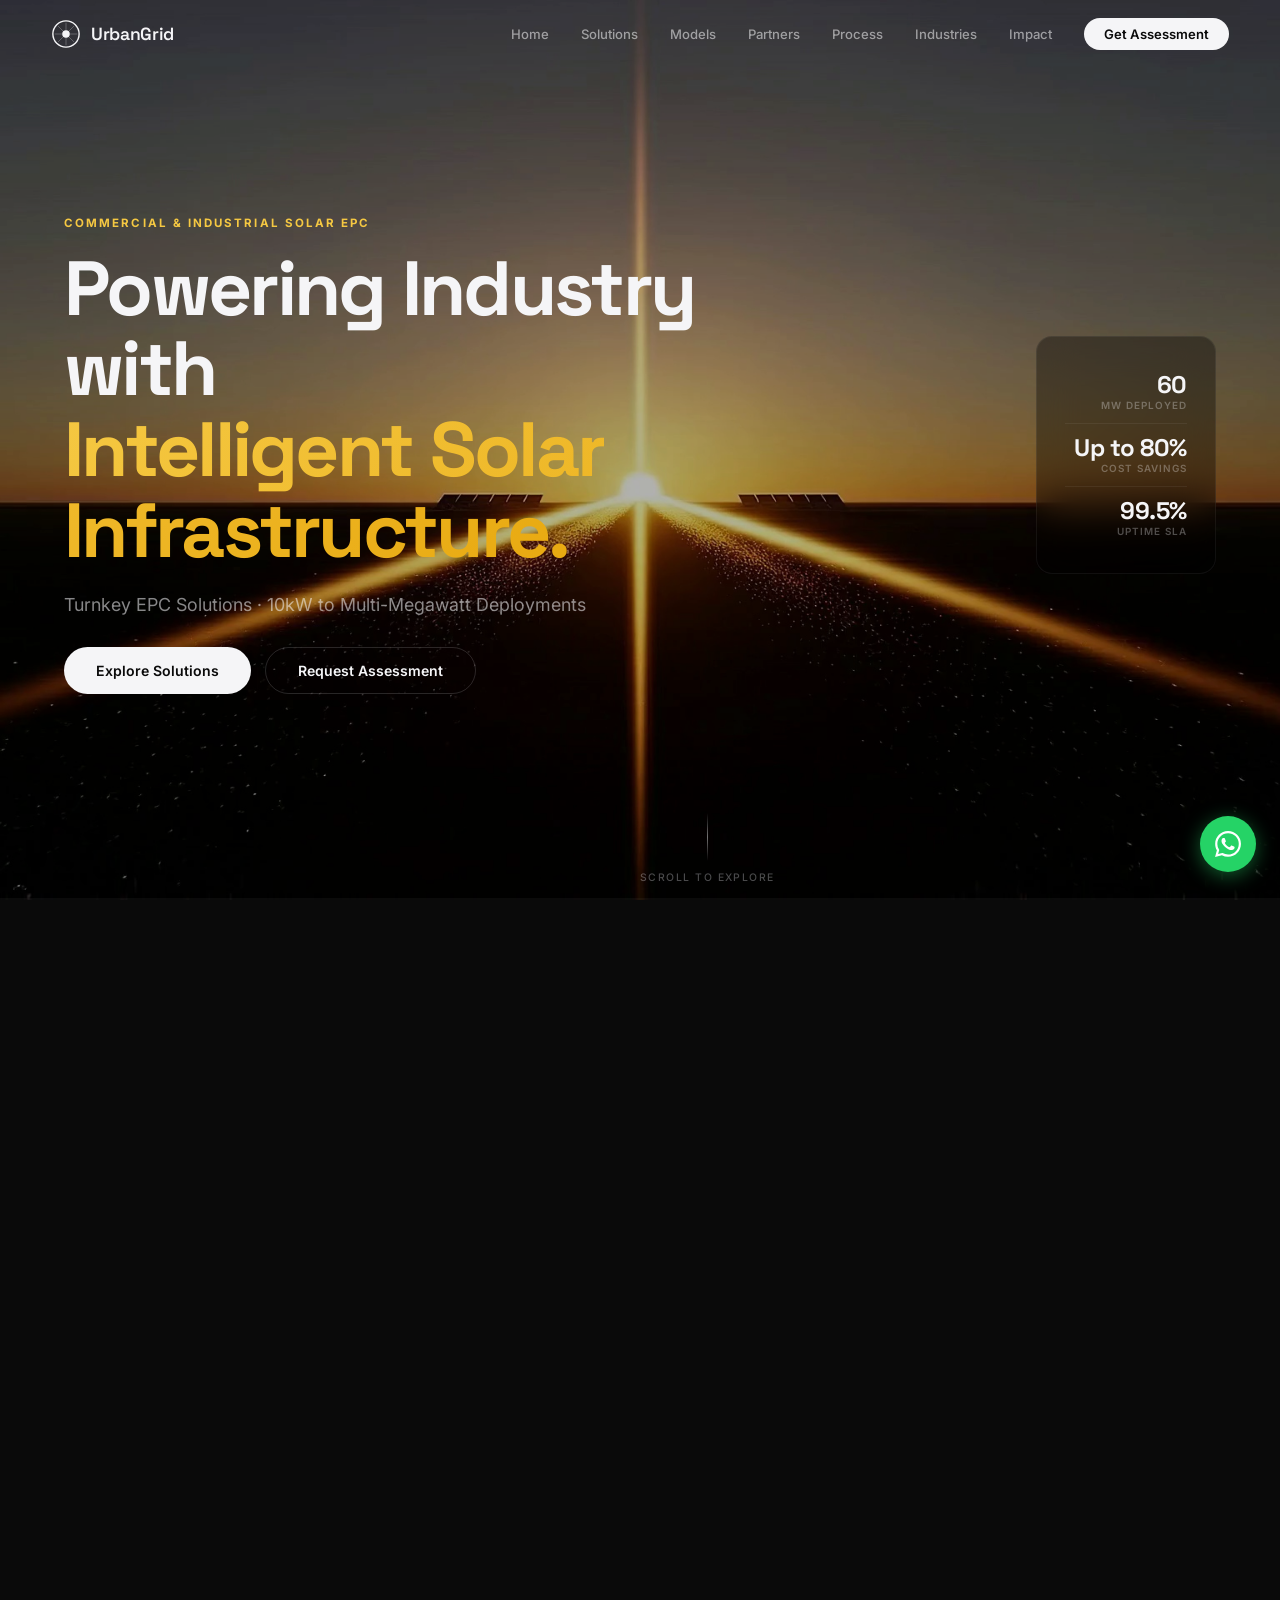
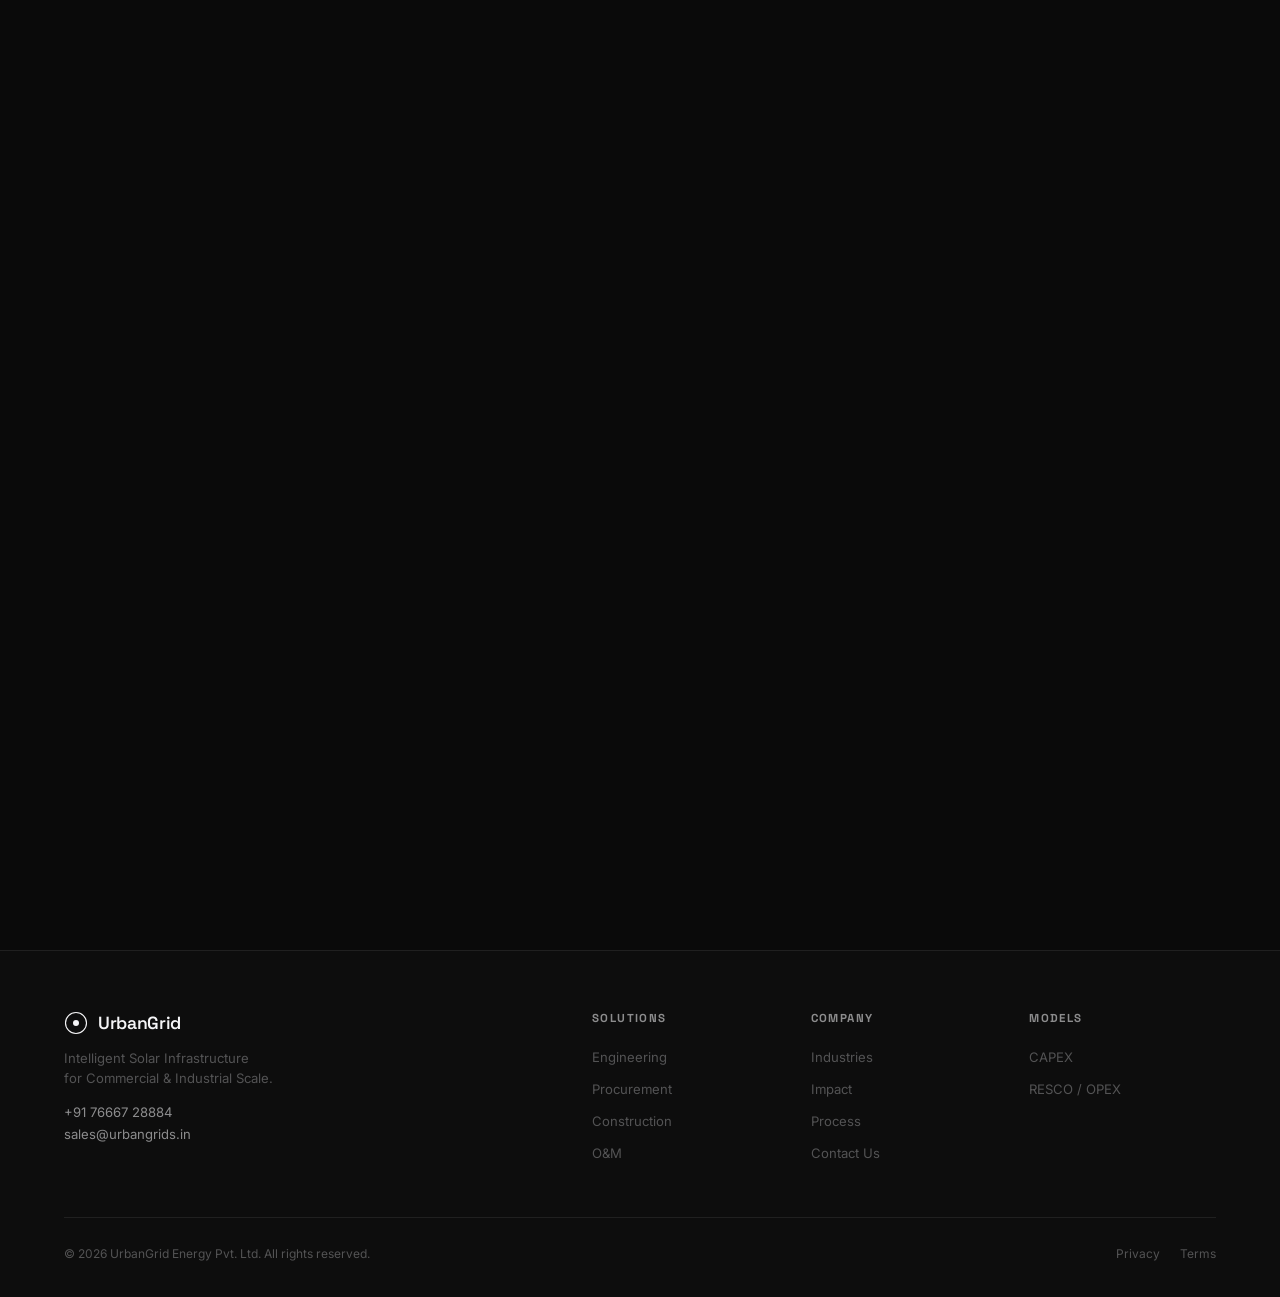
==== commit e4249719: "copy: change '20–80% cost savings' to 'Up to 80%' Co-Authored-By: Claude Sonnet 4.6 <noreply@anthrop" ====
--- a/SolarArc.html
+++ b/SolarArc.html
@@ -808,41 +808,79 @@
 .partner-grid {
     display: grid;
     grid-template-columns: repeat(3, 1fr);
-    gap: 10px 16px;
-    margin-top: 28px;
+    gap: 1px;
+    margin-top: 32px;
     max-width: 720px;
     width: 100%;
+    background: rgba(255, 255, 255, 0.08);
+    border: 1px solid rgba(255, 255, 255, 0.08);
+    border-radius: 16px;
+    overflow: hidden;
 }
 
 .partner-col-header {
-    font-size: 0.65rem;
+    font-size: 0.6rem;
     font-weight: 700;
     text-transform: uppercase;
     letter-spacing: 0.14em;
     color: var(--accent-warm);
     text-align: center;
-    padding-bottom: 8px;
-    border-bottom: 1px solid rgba(232, 169, 16, 0.22);
-}
-
-.partner-chip {
-    background: rgba(255, 255, 255, 0.06);
-    border: 1px solid rgba(255, 255, 255, 0.13);
-    border-radius: 12px;
-    padding: 18px 14px;
+    padding: 12px 8px 10px;
+    background: rgba(0, 0, 0, 0.35);
+}
+
+.partner-logo-cell {
+    display: flex;
+    align-items: center;
+    justify-content: center;
+    padding: 22px 16px;
+    background: rgba(0, 0, 0, 0.18);
+    min-height: 80px;
+    transition: background 0.3s ease;
+}
+
+.partner-logo-cell:hover {
+    background: rgba(232, 169, 16, 0.04);
+}
+
+.partner-logo-img {
+    display: block;
+    width: auto;
+    height: 52px;
+    max-width: 140px;
+    object-fit: contain;
+    opacity: 0.8;
+    transition: opacity 0.3s ease;
+}
+
+.partner-logo-cell:hover .partner-logo-img {
+    opacity: 1;
+}
+
+.partner-logo-fallback {
+    display: none;
+    font-family: var(--font-display);
+    font-size: 0.85rem;
+    font-weight: 700;
+    color: rgba(255, 255, 255, 0.8);
+    letter-spacing: 0.02em;
     text-align: center;
+}
+
+.partner-wordmark {
     font-family: var(--font-display);
-    font-size: 1rem;
+    font-size: 0.78rem;
     font-weight: 700;
-    color: var(--text);
-    letter-spacing: 0.01em;
-    transition: border-color 0.3s ease, background 0.3s ease, transform 0.2s ease;
-}
-
-.partner-chip:hover {
-    border-color: rgba(232, 169, 16, 0.4);
-    background: rgba(232, 169, 16, 0.06);
-    transform: translateY(-2px);
+    color: var(--brand-color, rgba(255, 255, 255, 0.8));
+    letter-spacing: 0.1em;
+    text-align: center;
+    text-transform: uppercase;
+    opacity: 0.8;
+    transition: opacity 0.3s ease;
+}
+
+.partner-logo-cell:hover .partner-wordmark {
+    opacity: 1;
 }
 
 /* ─── ASSESSMENT MODAL ─── */
@@ -974,6 +1012,61 @@
     line-height: 1.55;
 }
 
+.form-row {
+    display: grid;
+    grid-template-columns: 1fr 1fr;
+    gap: 10px;
+}
+
+.form-select {
+    cursor: pointer;
+    -webkit-appearance: none;
+    appearance: none;
+    background-image: url("data:image/svg+xml,%3Csvg xmlns='http://www.w3.org/2000/svg' width='12' height='8' viewBox='0 0 12 8'%3E%3Cpath d='M1 1l5 5 5-5' stroke='rgba(245,245,247,0.4)' stroke-width='1.5' fill='none' stroke-linecap='round'/%3E%3C/svg%3E");
+    background-repeat: no-repeat;
+    background-position: right 12px center;
+    padding-right: 32px;
+}
+
+.file-upload-label {
+    display: flex;
+    align-items: center;
+    gap: 10px;
+    width: 100%;
+    background: rgba(255, 255, 255, 0.05);
+    border: 1px dashed rgba(255, 255, 255, 0.15);
+    border-radius: 10px;
+    padding: 11px 14px;
+    color: var(--text-muted);
+    font-size: 0.85rem;
+    cursor: pointer;
+    transition: border-color 0.2s ease, color 0.2s ease;
+}
+
+.file-upload-label:hover {
+    border-color: var(--accent);
+    color: var(--text-dim);
+}
+
+.file-upload-input {
+    position: absolute;
+    width: 1px;
+    height: 1px;
+    opacity: 0;
+    pointer-events: none;
+}
+
+.form-status {
+    font-size: 0.78rem;
+    text-align: center;
+    margin-top: 8px;
+    min-height: 1.2em;
+    line-height: 1.4;
+}
+
+.form-status-ok  { color: #4ade80; }
+.form-status-err { color: #f87171; }
+
 .form-submit {
     width: 100%;
     background: var(--text);
@@ -992,6 +1085,12 @@
 .form-submit:hover {
     background: var(--accent-warm);
     transform: translateY(-1px);
+}
+
+.form-submit:disabled {
+    opacity: 0.6;
+    cursor: not-allowed;
+    transform: none;
 }
 
 /* ─── WHATSAPP FLOAT BUTTON ─── */
@@ -1042,6 +1141,8 @@
 }
 
 @media (max-width: 768px) {
+    .scroll-container { height: 1115vh; }
+
     /* ── NAV ── */
     .nav-links {
         display: none;
@@ -1178,21 +1279,70 @@
         grid-template-columns: repeat(3, 1fr);
     }
 
+    /* Partners: reflow to category sections on mobile */
     .partner-grid {
         grid-template-columns: repeat(3, 1fr);
-        gap: 6px 8px;
-    }
-
-    .partner-chip {
-        padding: 12px 8px;
-        font-size: 0.8rem;
-    }
+        gap: 1px;
+        max-width: 100%;
+        margin-top: 24px;
+    }
+
+    /* Category headers span full width, stacked above their logos */
+    .partner-grid > .partner-col-header:nth-child(1) { grid-column: 1 / -1; grid-row: 1; }
+    .partner-grid > .partner-col-header:nth-child(2) { grid-column: 1 / -1; grid-row: 3; }
+    .partner-grid > .partner-col-header:nth-child(3) { grid-column: 1 / -1; grid-row: 5; }
+
+    /* Solar Modules logos → row 2 */
+    .partner-grid > *:nth-child(4)  { grid-column: 1; grid-row: 2; }
+    .partner-grid > *:nth-child(7)  { grid-column: 2; grid-row: 2; }
+    .partner-grid > *:nth-child(10) { grid-column: 3; grid-row: 2; }
+
+    /* Power Electronics logos → row 4 */
+    .partner-grid > *:nth-child(5)  { grid-column: 1; grid-row: 4; }
+    .partner-grid > *:nth-child(8)  { grid-column: 2; grid-row: 4; }
+    .partner-grid > *:nth-child(11) { grid-column: 3; grid-row: 4; }
+
+    /* Systems & Components logos → row 6 */
+    .partner-grid > *:nth-child(6)  { grid-column: 1; grid-row: 6; }
+    .partner-grid > *:nth-child(9)  { grid-column: 2; grid-row: 6; }
+    .partner-grid > *:nth-child(12) { grid-column: 3; grid-row: 6; }
 
     .partner-col-header {
-        font-size: 0.55rem;
+        font-size: 0.65rem;
+        padding: 11px 14px 9px;
+        text-align: left;
+        letter-spacing: 0.12em;
+    }
+
+    .partner-logo-cell {
+        padding: 16px 8px;
+        min-height: 68px;
+    }
+
+    /* On mobile, hide SVG images — use text wordmarks for all logos */
+    .partner-logo-img {
+        display: none;
+    }
+
+    .partner-logo-fallback {
+        display: block;
+        font-size: 0.88rem;
+        font-weight: 700;
+        letter-spacing: 0.08em;
+        text-transform: uppercase;
+        opacity: 0.88;
+    }
+
+    .partner-wordmark {
+        font-size: 0.88rem;
+        letter-spacing: 0.08em;
     }
 
     .footer-links {
+        grid-template-columns: 1fr;
+    }
+
+    .form-row {
         grid-template-columns: 1fr;
     }
 
@@ -1225,6 +1375,22 @@
 
     .form-textarea {
         min-height: 68px;
+    }
+}
+
+@media (max-width: 360px) {
+    .partner-wordmark,
+    .partner-logo-fallback {
+        font-size: 0.74rem;
+        letter-spacing: 0.06em;
+    }
+    .partner-col-header {
+        font-size: 0.6rem;
+        padding: 9px 12px 7px;
+    }
+    .partner-logo-cell {
+        min-height: 60px;
+        padding: 14px 6px;
     }
 }
 
@@ -1297,7 +1463,7 @@
                         </div>
                         <div class="stat-v-divider"></div>
                         <div class="stat-v">
-                            <span class="stat-v-num">20–80%</span>
+                            <span class="stat-v-num">Up to 80%</span>
                             <span class="stat-v-label">Cost Savings</span>
                         </div>
                         <div class="stat-v-divider"></div>
@@ -1371,15 +1537,37 @@
                     <div class="partner-col-header">Solar Modules</div>
                     <div class="partner-col-header">Power Electronics</div>
                     <div class="partner-col-header">Systems &amp; Components</div>
-                    <div class="partner-chip">Waaree</div>
-                    <div class="partner-chip">ABB</div>
-                    <div class="partner-chip">Luminous</div>
-                    <div class="partner-chip">Adani Solar</div>
-                    <div class="partner-chip">Schneider Electric</div>
-                    <div class="partner-chip">Hitachi</div>
-                    <div class="partner-chip">Trina Solar</div>
-                    <div class="partner-chip">Toshiba</div>
-                    <div class="partner-chip">APN Solar</div>
+                    <div class="partner-logo-cell">
+                        <span class="partner-wordmark" style="--brand-color: #0DB02B">Waaree</span>
+                    </div>
+                    <div class="partner-logo-cell">
+                        <img class="partner-logo-img" src="https://cdn.simpleicons.org/abb" alt="ABB" loading="lazy" decoding="async" onerror="this.style.display='none';this.nextElementSibling.style.display='block'">
+                        <span class="partner-logo-fallback" style="color: #FF0000">ABB</span>
+                    </div>
+                    <div class="partner-logo-cell">
+                        <span class="partner-wordmark" style="--brand-color: #2B6FBF">Luminous</span>
+                    </div>
+                    <div class="partner-logo-cell">
+                        <span class="partner-wordmark" style="--brand-color: #0B74B0">Adani Solar</span>
+                    </div>
+                    <div class="partner-logo-cell">
+                        <img class="partner-logo-img" src="https://cdn.simpleicons.org/schneiderelectric" alt="Schneider Electric" loading="lazy" decoding="async" onerror="this.style.display='none';this.nextElementSibling.style.display='block'">
+                        <span class="partner-logo-fallback" style="color: #3DCD58">Schneider Electric</span>
+                    </div>
+                    <div class="partner-logo-cell">
+                        <img class="partner-logo-img" src="https://cdn.simpleicons.org/hitachi" alt="Hitachi" loading="lazy" decoding="async" onerror="this.style.display='none';this.nextElementSibling.style.display='block'">
+                        <span class="partner-logo-fallback">Hitachi</span>
+                    </div>
+                    <div class="partner-logo-cell">
+                        <span class="partner-wordmark" style="--brand-color: #0086D6">Trina Solar</span>
+                    </div>
+                    <div class="partner-logo-cell">
+                        <img class="partner-logo-img" src="https://cdn.simpleicons.org/toshiba" alt="Toshiba" loading="lazy" decoding="async" onerror="this.style.display='none';this.nextElementSibling.style.display='block'">
+                        <span class="partner-logo-fallback">Toshiba</span>
+                    </div>
+                    <div class="partner-logo-cell">
+                        <span class="partner-wordmark" style="--brand-color: #F5A623">APN Solar</span>
+                    </div>
                 </div>
             </div>
         </div>
@@ -1582,27 +1770,61 @@
             <h2 class="modal-title" id="modal-heading">Request Site Assessment</h2>
             <p class="modal-sub">Our engineering team will evaluate your facility and deliver a custom solar proposal within 7 business days.</p>
             <form id="assessment-form" novalidate>
-                <div class="form-group">
-                    <label class="form-label" for="f-name">Full Name</label>
-                    <input class="form-input" id="f-name" name="name" type="text" placeholder="Rajesh Kumar" required autocomplete="name">
+                <div class="form-row">
+                    <div class="form-group">
+                        <label class="form-label" for="f-name">Full Name</label>
+                        <input class="form-input" id="f-name" name="name" type="text" placeholder="Rajesh Kumar" required autocomplete="name">
+                    </div>
+                    <div class="form-group">
+                        <label class="form-label" for="f-designation">Designation</label>
+                        <input class="form-input" id="f-designation" name="designation" type="text" placeholder="Plant Manager" required>
+                    </div>
                 </div>
-                <div class="form-group">
-                    <label class="form-label" for="f-phone">Phone Number</label>
-                    <input class="form-input" id="f-phone" name="phone" type="tel" placeholder="+91 98765 43210" required autocomplete="tel">
+                <div class="form-row">
+                    <div class="form-group">
+                        <label class="form-label" for="f-phone">Phone Number</label>
+                        <input class="form-input" id="f-phone" name="phone" type="tel" placeholder="+91 98765 43210" required autocomplete="tel">
+                    </div>
+                    <div class="form-group">
+                        <label class="form-label" for="f-email">Email ID</label>
+                        <input class="form-input" id="f-email" name="email" type="email" placeholder="rajesh@company.com" required autocomplete="email">
+                    </div>
                 </div>
                 <div class="form-group">
                     <label class="form-label" for="f-company">Company Name</label>
                     <input class="form-input" id="f-company" name="company" type="text" placeholder="Acme Industries Pvt. Ltd." required autocomplete="organization">
                 </div>
-                <div class="form-group">
-                    <label class="form-label" for="f-location">Facility Location</label>
-                    <input class="form-input" id="f-location" name="location" type="text" placeholder="Pune, Maharashtra" required autocomplete="address-level2">
+                <div class="form-row">
+                    <div class="form-group">
+                        <label class="form-label" for="f-site">Facility / Site</label>
+                        <input class="form-input" id="f-site" name="site" type="text" placeholder="Pune, Maharashtra" required>
+                    </div>
+                    <div class="form-group">
+                        <label class="form-label" for="f-industry">Industry</label>
+                        <select class="form-input form-select" id="f-industry" name="industry" required>
+                            <option value="" disabled selected>Select industry</option>
+                            <option value="Manufacturing">Manufacturing</option>
+                            <option value="Warehouses">Warehouses</option>
+                            <option value="Industrial Parks">Industrial Parks</option>
+                            <option value="Commercial">Commercial</option>
+                            <option value="Other">Other</option>
+                        </select>
+                    </div>
                 </div>
                 <div class="form-group">
-                    <label class="form-label" for="f-query">Query Details <span class="optional">(optional)</span></label>
-                    <textarea class="form-textarea" id="f-query" name="query" placeholder="Rooftop capacity, sanctioned load, current electricity bill, or any specific requirements…"></textarea>
+                    <label class="form-label" for="f-interest">Interest / Requirements <span class="optional">(optional)</span></label>
+                    <textarea class="form-textarea" id="f-interest" name="interest" placeholder="Rooftop capacity, sanctioned load, preferred model (CAPEX / RESCO), or any specific requirements…"></textarea>
                 </div>
-                <button class="form-submit" type="submit">Send Assessment Request</button>
+                <div class="form-group">
+                    <label class="form-label" for="f-bill">Electricity Bill <span class="optional">(optional — helps us size the system)</span></label>
+                    <label class="file-upload-label" id="f-bill-label" for="f-bill">
+                        <svg width="18" height="18" viewBox="0 0 24 24" fill="none" stroke="currentColor" stroke-width="1.5"><path d="M21 15v4a2 2 0 01-2 2H5a2 2 0 01-2-2v-4M17 8l-5-5-5 5M12 3v12"/></svg>
+                        <span id="f-bill-text">Upload bill image or PDF</span>
+                    </label>
+                    <input class="file-upload-input" id="f-bill" name="bill" type="file" accept="image/*,.pdf" aria-label="Upload electricity bill">
+                </div>
+                <button class="form-submit" type="submit" id="form-submit-btn">Send Assessment Request</button>
+                <p class="form-status" id="form-status"></p>
             </form>
         </div>
     </div>
@@ -1621,6 +1843,8 @@
     const TOTAL_FRAMES = 192;
     const FRAME_PATH = 'frames_hq/frame-';
     const FRAME_EXT = '.jpg';
+    const MOBILE = window.matchMedia('(pointer: coarse)').matches;
+    const PRELOAD_STRIDE = 24;
 
     // ── STATE ──
     const images = new Array(TOTAL_FRAMES);
@@ -1628,9 +1852,13 @@
     let cW, cH; // canvas logical size
     let lastDrawnIndex = -1;
     let currentProgress = 0;
+    let lastRafProgress = -1;
     let rafId = null;
     let counterAnimated = false;
     let mouseX = 0, mouseY = 0;
+
+    // Cached DOM references
+    let scrollContainer, slideEls, canvasDim, progressFill, mainNav;
 
     // ── HELPERS ──
     function pad(n) {
@@ -1658,8 +1886,7 @@
     }
 
     function sizeCanvas() {
-        // Use full device pixel ratio for maximum sharpness
-        const dpr = window.devicePixelRatio || 1;
+        const dpr = Math.min(window.devicePixelRatio || 1, MOBILE ? 2 : 3);
         cW = window.innerWidth;
         cH = window.innerHeight;
         canvas.width = cW * dpr;
@@ -1670,35 +1897,83 @@
 
         // Force redraw
         lastDrawnIndex = -1;
-        const idx = Math.round(currentProgress * (TOTAL_FRAMES - 1));
-        if (images[idx]) drawImage(idx);
+        const idx = clamp(Math.round(currentProgress * (TOTAL_FRAMES - 1)), 0, TOTAL_FRAMES - 1);
+        if (images[idx]) coverFitDraw(images[idx], idx);
+    }
+
+    // ── DRAW HELPERS ──
+    function coverFitDraw(img, index) {
+        const iR = img.naturalWidth / img.naturalHeight;
+        const cR = cW / cH;
+        let dw, dh, dx, dy;
+        if (cR > iR) {
+            dw = cW; dh = cW / iR; dx = 0; dy = (cH - dh) / 2;
+        } else {
+            dh = cH; dw = cH * iR; dx = (cW - dw) / 2; dy = 0;
+        }
+        ctx.drawImage(img, dx, dy, dw, dh);
+        lastDrawnIndex = index;
+    }
+
+    function drawImage(index) {
+        const img = images[index];
+        if (img) {
+            if (index === lastDrawnIndex) return;
+            coverFitDraw(img, index);
+            return;
+        }
+        // Nearest-frame fallback: prevents blank canvas on fast scroll
+        for (let d = 1; d < TOTAL_FRAMES; d++) {
+            const before = index - d;
+            const after  = index + d;
+            if (before >= 0 && images[before]) {
+                if (before === lastDrawnIndex) return;
+                coverFitDraw(images[before], before);
+                return;
+            }
+            if (after < TOTAL_FRAMES && images[after]) {
+                if (after === lastDrawnIndex) return;
+                coverFitDraw(images[after], after);
+                return;
+            }
+        }
     }
 
     // ── FRAME LOADER ──
-    // Priority: load ALL frames as fast as possible, 6 concurrent
     function preloadAllFrames() {
-        return new Promise((resolve) => {
+        return new Promise(function (resolve) {
             let loaded = 0;
             let nextToQueue = 0;
-            const concurrency = 8;
+            const concurrency = MOBILE ? 4 : 8;
+
+            const keyframeSet = new Set();
+            for (let i = 0; i < TOTAL_FRAMES; i += PRELOAD_STRIDE) keyframeSet.add(i);
+            keyframeSet.add(TOTAL_FRAMES - 1);
+
+            const queue = [];
+            keyframeSet.forEach(function (i) { queue.push(i); });
+            for (let i = 0; i < TOTAL_FRAMES; i++) {
+                if (!keyframeSet.has(i)) queue.push(i);
+            }
+
+            function storeAndContinue(i, img) {
+                images[i] = img;
+                loaded++;
+                if (i === 0 && lastDrawnIndex === -1) drawImage(0);
+                if (loaded === TOTAL_FRAMES) resolve();
+                else loadNext();
+            }
 
             function loadNext() {
                 if (nextToQueue >= TOTAL_FRAMES) return;
-                const i = nextToQueue++;
+                const i = queue[nextToQueue++];
                 const img = new Image();
                 img.decoding = 'async';
                 img.onload = function () {
-                    images[i] = img;
-                    loaded++;
-                    // Draw first frame immediately
-                    if (i === 0 && lastDrawnIndex === -1) {
-                        drawImage(0);
-                    }
-                    if (loaded === TOTAL_FRAMES) {
-                        resolve();
-                    } else {
-                        loadNext();
-                    }
+                    img.decode().then(
+                        function () { storeAndContinue(i, img); },
+                        function () { storeAndContinue(i, img); }
+                    );
                 };
                 img.onerror = function () {
                     loaded++;
@@ -1708,55 +1983,24 @@
                 img.src = frameSrc(i);
             }
 
-            // Kickoff concurrent loaders
-            for (let c = 0; c < concurrency; c++) {
-                loadNext();
-            }
+            for (let c = 0; c < concurrency; c++) loadNext();
         });
-    }
-
-    // ── DRAW ──
-    function drawImage(index) {
-        if (index === lastDrawnIndex) return;
-        const img = images[index];
-        if (!img) return;
-
-        // Cover-fit (like CSS object-fit: cover)
-        const iR = img.naturalWidth / img.naturalHeight;
-        const cR = cW / cH;
-        let dw, dh, dx, dy;
-        if (cR > iR) {
-            dw = cW;
-            dh = cW / iR;
-            dx = 0;
-            dy = (cH - dh) / 2;
-        } else {
-            dh = cH;
-            dw = cH * iR;
-            dx = (cW - dw) / 2;
-            dy = 0;
-        }
-
-        ctx.drawImage(img, dx, dy, dw, dh);
-        lastDrawnIndex = index;
     }
 
     // ── SCROLL PROGRESS ──
     function getScrollProgress() {
-        const container = document.getElementById('scroll-container');
-        const rect = container.getBoundingClientRect();
-        const scrollable = container.offsetHeight - window.innerHeight;
+        const rect = scrollContainer.getBoundingClientRect();
+        const scrollable = scrollContainer.offsetHeight - window.innerHeight;
         if (scrollable <= 0) return 0;
         return clamp(-rect.top / scrollable, 0, 1);
     }
 
     // ── SLIDE VISIBILITY ──
     function updateSlides(progress) {
-        const slides = document.querySelectorAll('.slide');
         let maxDim = 0;
         const isLandingPhase = progress < 0.13;
 
-        slides.forEach((slide) => {
+        slideEls.forEach((slide) => {
             const enter = parseFloat(slide.dataset.enter);
             const peak = parseFloat(slide.dataset.peak);
             const exit = parseFloat(slide.dataset.exit);
@@ -1803,12 +2047,10 @@
         });
 
         // Dim the canvas for readability
-        const dim = document.getElementById('canvas-dim');
         if (isLandingPhase) {
-            // Light dim on landing for text readability
-            dim.style.background = 'rgba(0, 0, 0, 0.3)';
+            canvasDim.style.background = 'rgba(0, 0, 0, 0.3)';
         } else {
-            dim.style.background = 'rgba(0, 0, 0, ' + (maxDim * 0.55) + ')';
+            canvasDim.style.background = 'rgba(0, 0, 0, ' + (maxDim * 0.55) + ')';
         }
     }
 
@@ -1837,17 +2079,15 @@
 
     // ── PROGRESS BAR ──
     function updateProgressBar(progress) {
-        const fill = document.getElementById('progress-fill');
-        fill.style.width = (progress * 100) + '%';
+        progressFill.style.width = (progress * 100) + '%';
     }
 
     // ── NAV STATE ──
     function updateNav(progress) {
-        const nav = document.getElementById('main-nav');
         if (progress > 0.02) {
-            nav.classList.add('scrolled');
+            mainNav.classList.add('scrolled');
         } else {
-            nav.classList.remove('scrolled');
+            mainNav.classList.remove('scrolled');
         }
     }
 
@@ -1856,22 +2096,16 @@
         const progress = getScrollProgress();
         currentProgress = progress;
 
-        // Map progress to frame index
-        const frameIndex = Math.round(progress * (TOTAL_FRAMES - 1));
-        drawImage(clamp(frameIndex, 0, TOTAL_FRAMES - 1));
-
-        // Update content slides
-        updateSlides(progress);
-
-        // Progress bar
-        updateProgressBar(progress);
-
-        // Nav
-        updateNav(progress);
-
-        // Trigger counter animation when impact slide is visible (slot 8: 0.76–0.90)
-        if (progress >= 0.77 && progress <= 0.90) {
-            animateCounters();
+        const frameIndex = clamp(Math.round(progress * (TOTAL_FRAMES - 1)), 0, TOTAL_FRAMES - 1);
+        drawImage(frameIndex);
+
+        // Only touch the DOM when scroll position has actually moved
+        if (Math.abs(progress - lastRafProgress) > 0.00005) {
+            updateSlides(progress);
+            updateProgressBar(progress);
+            updateNav(progress);
+            if (progress >= 0.77 && progress <= 0.90) animateCounters();
+            lastRafProgress = progress;
         }
 
         rafId = requestAnimationFrame(onFrame);
@@ -1893,8 +2127,7 @@
                 }
 
                 const targetProgress = parseFloat(link.dataset.scrollTo);
-                const container = document.getElementById('scroll-container');
-                const scrollable = container.offsetHeight - window.innerHeight;
+                const scrollable = scrollContainer.offsetHeight - window.innerHeight;
                 const targetScroll = targetProgress * scrollable;
 
                 window.scrollTo({
@@ -1921,7 +2154,7 @@
     // ── MOUSE PARALLAX ──
     function setupMouseParallax() {
         // Touch-primary devices never fire mousemove — skip the forever RAF
-        if (window.matchMedia('(pointer: coarse)').matches) return;
+        if (MOBILE) return;
 
         const parallaxTarget = document.getElementById('landing-parallax');
         if (!parallaxTarget) return;
@@ -1945,15 +2178,31 @@
     }
 
     // ── ASSESSMENT MODAL ──
+    var APPS_SCRIPT_URL = 'https://script.google.com/macros/s/AKfycby7HgfADyUei0ts-wLGI34zDDRkpofGXtXCuWwuwB_wujIePMbqsYqfp1sbVR4SNIFE/exec';
+
     function setupAssessmentModal() {
-        const overlay = document.getElementById('assessment-modal');
+        var overlay = document.getElementById('assessment-modal');
         if (!overlay) return;
-        const form = document.getElementById('assessment-form');
-        const closeBtn = document.getElementById('modal-close');
+        var form = document.getElementById('assessment-form');
+        var closeBtn = document.getElementById('modal-close');
+        var submitBtn = document.getElementById('form-submit-btn');
+        var statusEl = document.getElementById('form-status');
+        var billInput = document.getElementById('f-bill');
+        var billText = document.getElementById('f-bill-text');
+
+        // Show filename when bill is selected
+        if (billInput) {
+            billInput.addEventListener('change', function () {
+                billText.textContent = billInput.files.length
+                    ? billInput.files[0].name
+                    : 'Upload bill image or PDF';
+            });
+        }
 
         function openModal() {
             overlay.classList.add('open');
             document.body.style.overflow = 'hidden';
+            if (statusEl) { statusEl.textContent = ''; statusEl.className = 'form-status'; }
         }
 
         function closeModal() {
@@ -1971,27 +2220,97 @@
 
         form.addEventListener('submit', function (e) {
             e.preventDefault();
-            var name = form.querySelector('[name=name]').value.trim();
-            var phone = form.querySelector('[name=phone]').value.trim();
-            var company = form.querySelector('[name=company]').value.trim();
-            var location = form.querySelector('[name=location]').value.trim();
-            var query = form.querySelector('[name=query]').value.trim();
-            var subject = encodeURIComponent('Site Assessment Request — ' + (company || name));
-            var body = encodeURIComponent(
-                'Name: ' + name +
-                '\nPhone: ' + phone +
-                '\nCompany: ' + company +
-                '\nLocation: ' + location +
-                (query ? '\n\nQuery:\n' + query : '')
-            );
-            window.open('mailto:sales@urbangrids.in?subject=' + subject + '&body=' + body);
-            closeModal();
-            form.reset();
+
+            var payload = {
+                name:        form.querySelector('[name=name]').value.trim(),
+                designation: form.querySelector('[name=designation]').value.trim(),
+                phone:       form.querySelector('[name=phone]').value.trim(),
+                email:       form.querySelector('[name=email]').value.trim(),
+                company:     form.querySelector('[name=company]').value.trim(),
+                site:        form.querySelector('[name=site]').value.trim(),
+                industry:    form.querySelector('[name=industry]').value,
+                interest:    form.querySelector('[name=interest]').value.trim()
+            };
+
+            var file = billInput && billInput.files[0];
+
+            function sendPayload(billData) {
+                if (billData) payload.bill = billData;
+
+                // If Apps Script not yet configured fall back to mailto
+                if (!APPS_SCRIPT_URL || APPS_SCRIPT_URL === 'APPS_SCRIPT_URL_HERE') {
+                    var subject = encodeURIComponent('Site Assessment Request — ' + (payload.company || payload.name));
+                    var body = encodeURIComponent(
+                        'Name: ' + payload.name + '\nDesignation: ' + payload.designation +
+                        '\nPhone: ' + payload.phone + '\nEmail: ' + payload.email +
+                        '\nCompany: ' + payload.company + '\nSite: ' + payload.site +
+                        '\nIndustry: ' + payload.industry +
+                        (payload.interest ? '\n\nInterest:\n' + payload.interest : '')
+                    );
+                    window.open('mailto:sales@urbangrids.in?subject=' + subject + '&body=' + body);
+                    closeModal();
+                    form.reset();
+                    if (billText) billText.textContent = 'Upload bill image or PDF';
+                    return;
+                }
+
+                submitBtn.disabled = true;
+                submitBtn.textContent = 'Sending…';
+                statusEl.textContent = '';
+
+                // text/plain avoids CORS preflight — Apps Script handles OPTIONS poorly
+                fetch(APPS_SCRIPT_URL, {
+                    method: 'POST',
+                    headers: { 'Content-Type': 'text/plain;charset=utf-8' },
+                    body: JSON.stringify(payload)
+                })
+                .then(function (res) { return res.text(); })
+                .then(function (text) {
+                    try { return JSON.parse(text); } catch(e) { return { status: 'success' }; }
+                })
+                .then(function (data) {
+                    if (data.status === 'success') {
+                        statusEl.textContent = 'Request sent! We\'ll be in touch within 2 business days.';
+                        statusEl.className = 'form-status form-status-ok';
+                        form.reset();
+                        if (billText) billText.textContent = 'Upload bill image or PDF';
+                        setTimeout(closeModal, 2800);
+                    } else {
+                        throw new Error(data.error || 'Unknown error');
+                    }
+                })
+                .catch(function () {
+                    statusEl.textContent = 'Something went wrong. Please WhatsApp us or email sales@urbangrids.in.';
+                    statusEl.className = 'form-status form-status-err';
+                })
+                .finally(function () {
+                    submitBtn.disabled = false;
+                    submitBtn.textContent = 'Send Assessment Request';
+                });
+            }
+
+            // Read bill file as base64 if provided
+            if (file) {
+                var reader = new FileReader();
+                reader.onload = function (ev) {
+                    var base64 = ev.target.result.split(',')[1];
+                    sendPayload({ name: file.name, mimeType: file.type, data: base64 });
+                };
+                reader.readAsDataURL(file);
+            } else {
+                sendPayload(null);
+            }
         });
     }
 
     // ── INIT ──
     function init() {
+        scrollContainer = document.getElementById('scroll-container');
+        slideEls = Array.from(document.querySelectorAll('.slide'));
+        canvasDim = document.getElementById('canvas-dim');
+        progressFill = document.getElementById('progress-fill');
+        mainNav = document.getElementById('main-nav');
+
         initCanvas();
         preloadAllFrames();
         setupNavClicks();
